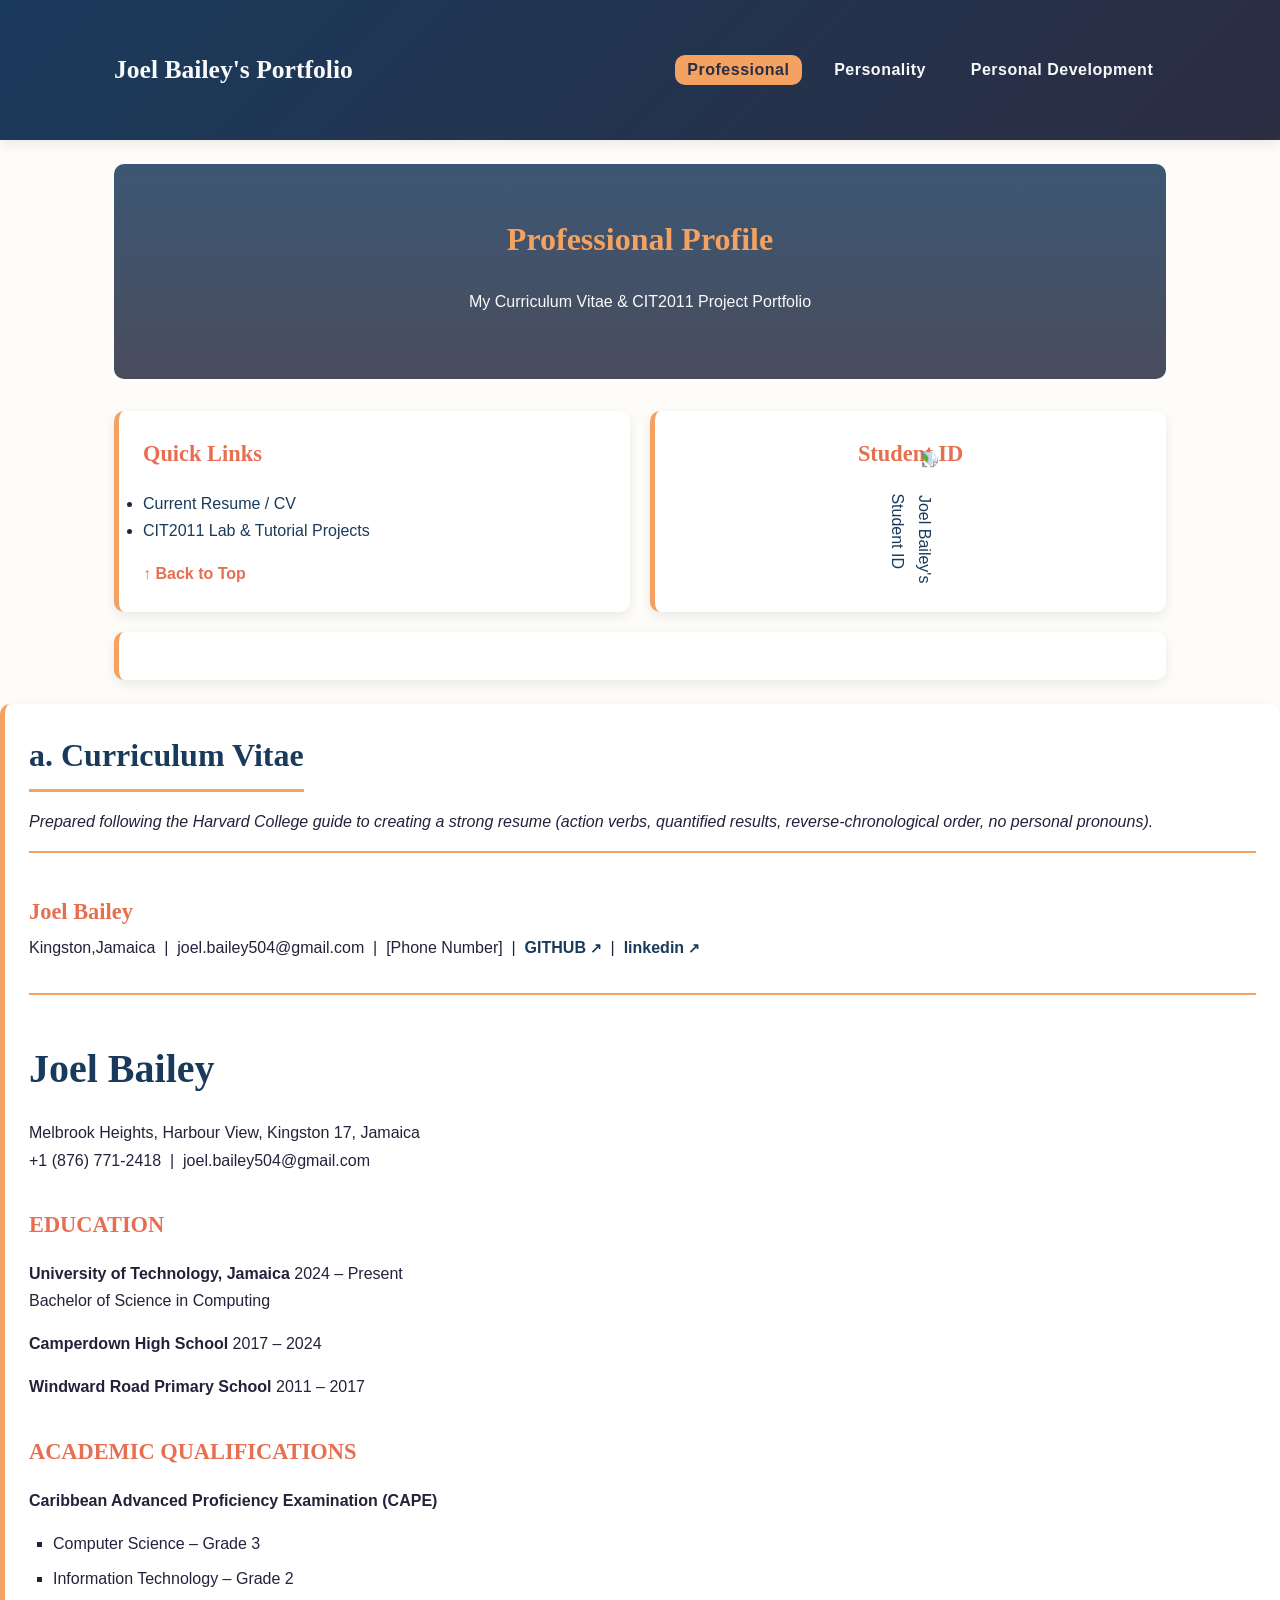
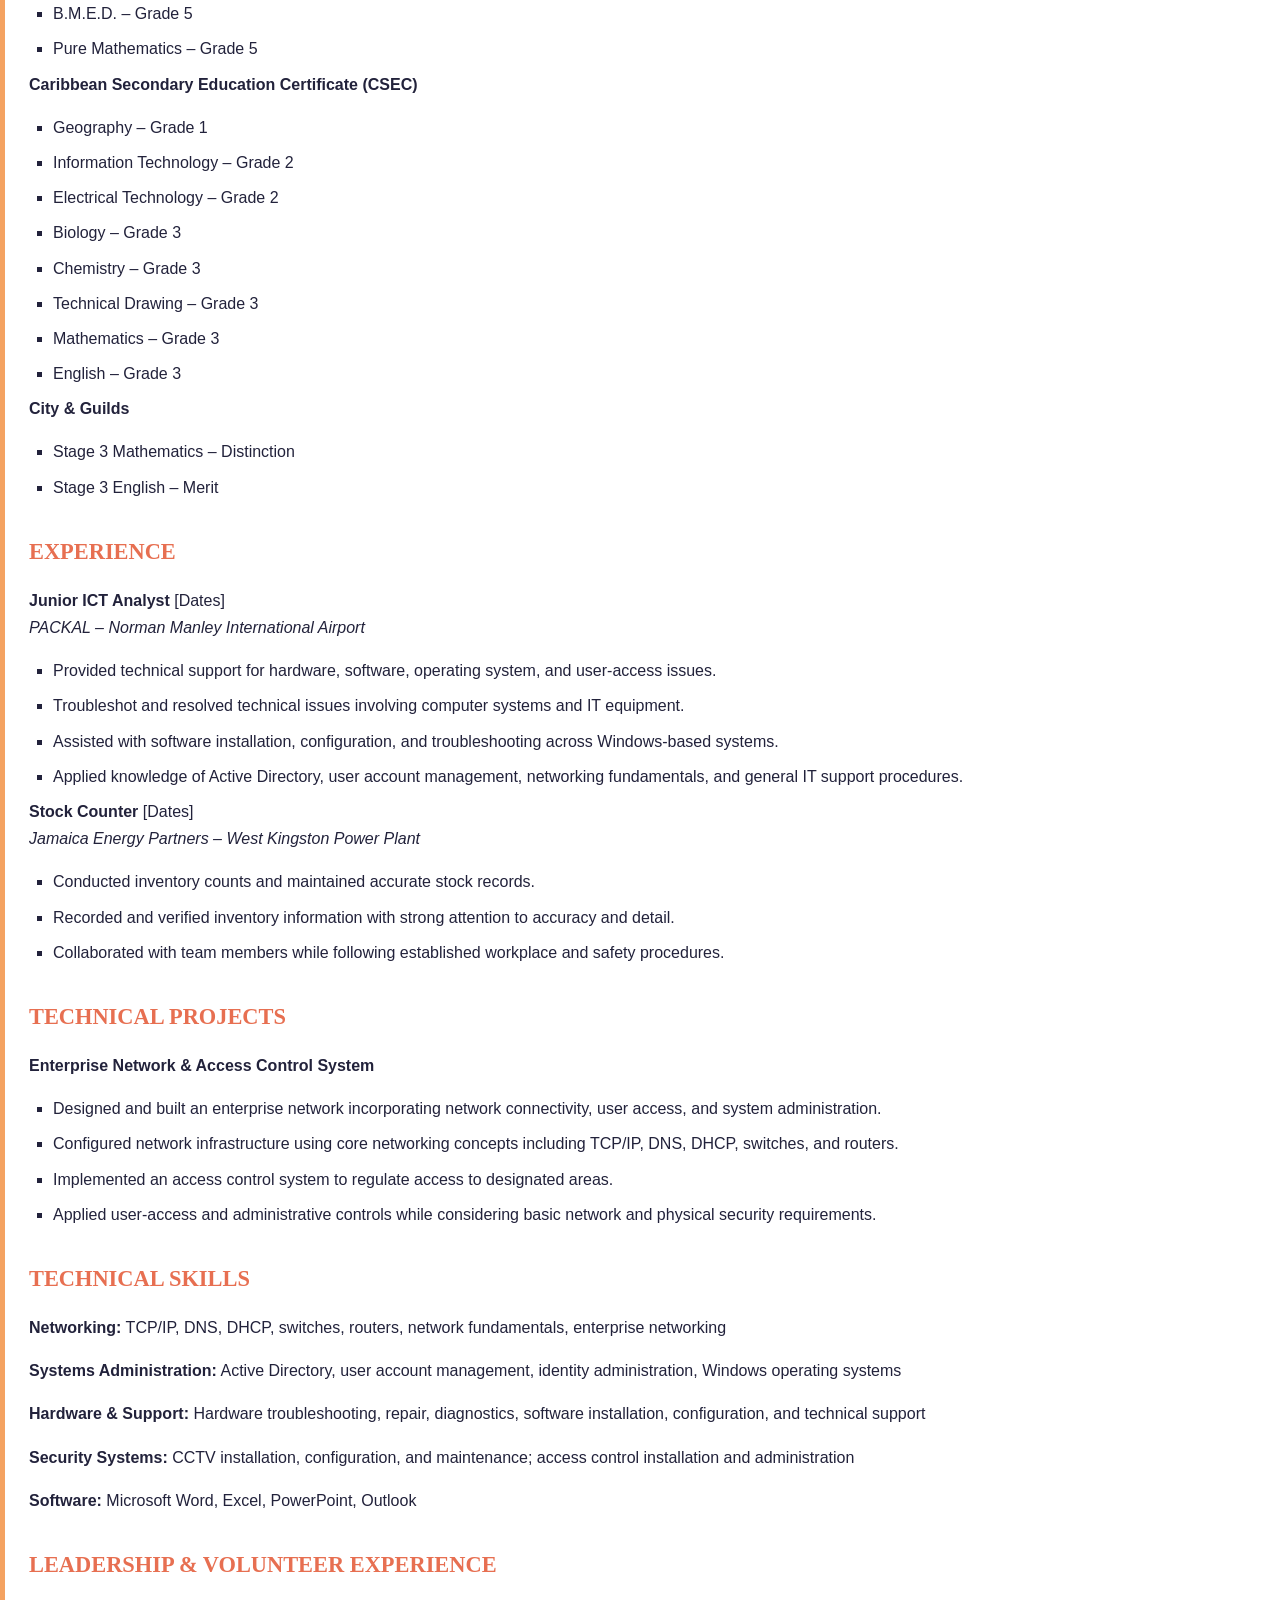
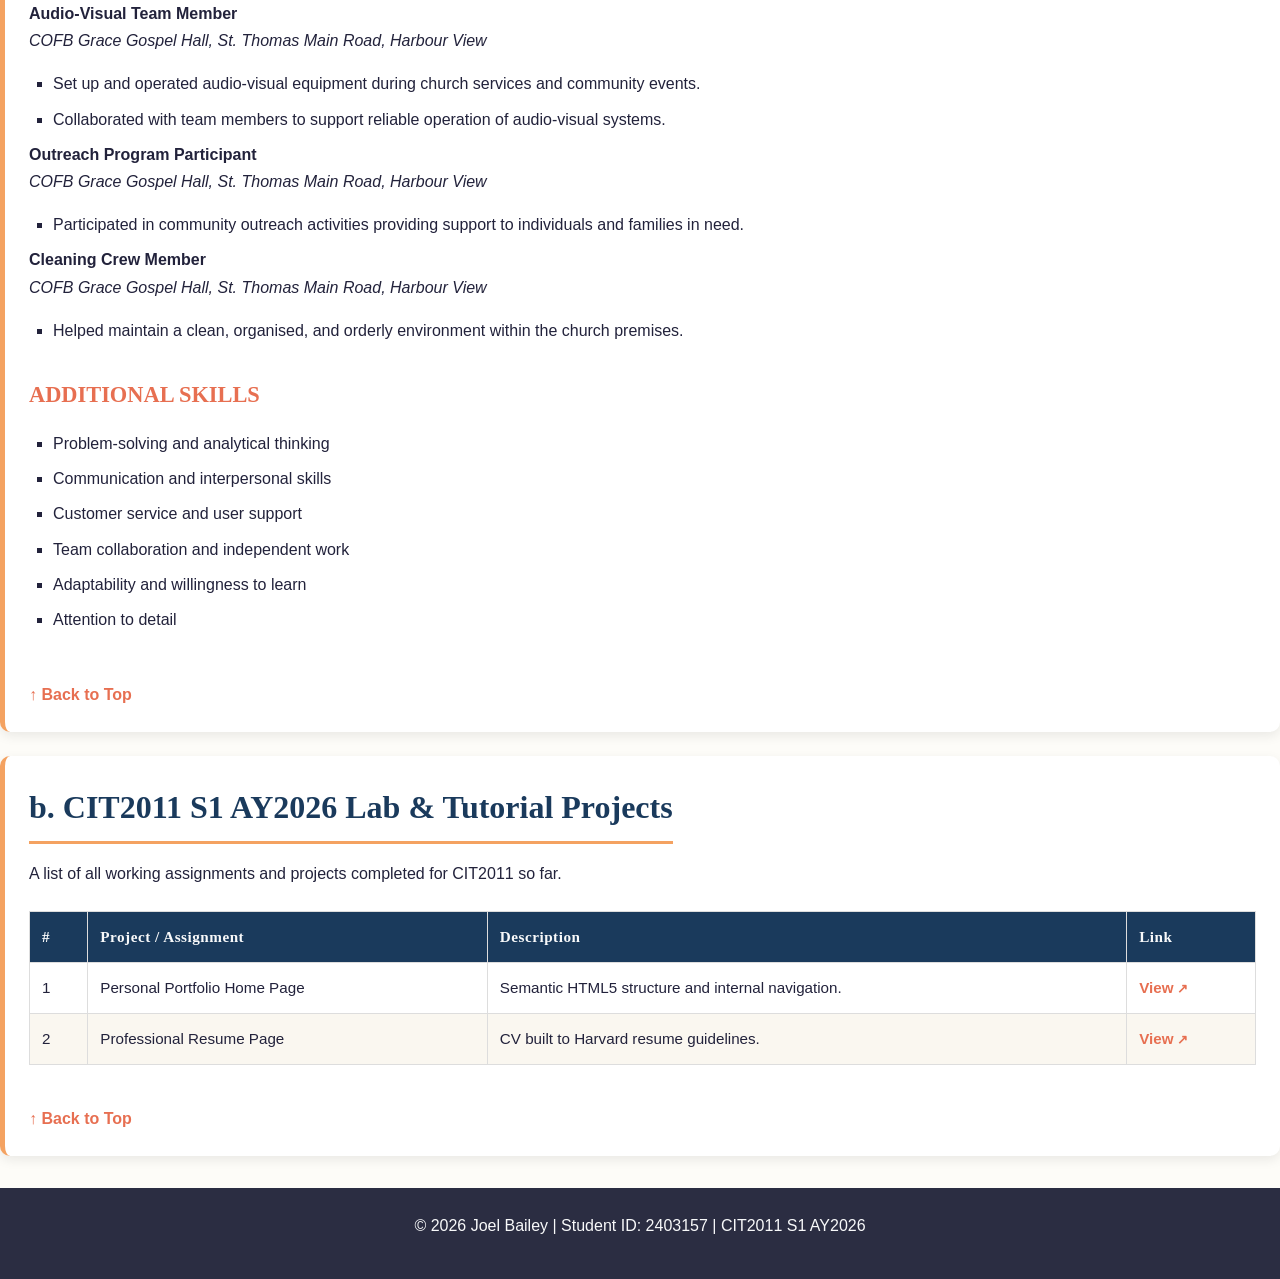
==== code/index.html @ fd508bfc "Update index.html" ====
<!DOCTYPE html>
<html lang="en">
<head>
    <meta charset="UTF-8">
    <meta name="viewport" content="width=device-width, initial-scale=1.0">
    <title>Professional | Joel Bailey's Portfolio</title>
    <link rel="stylesheet" href="../style.css">
</head>
<body>

    <header class="main-header">
        <div class="container brand">
            <h1>Joel Bailey's Portfolio</h1>
            <nav id="main-nav">
                <ul>
                    
                    <li><a href="index.html" class="active">Professional</a></li>
                    <li><a href="personality.html">Personality</a></li>
                    <li><a href="development.html">Personal Development</a></li>
                </ul>
            </nav>
        </div>
    </header>
<main class="container">
<!-- Page Hero -->
<section class="hero" id="top">
    <h2>Professional Profile</h2>
    <p>My Curriculum Vitae &amp; CIT2011 Project Portfolio</p>
</section>

<!-- Quick Links + Student ID Grid -->
<div class="top-grid">

    <!-- Quick Links -->
    <section class="card">
        <h3>Quick Links</h3>

        <ul>
            <li>
                <a href="#resume">
                   Current Resume / CV 
                </a>
            </li>

            <li>
                <a href="#projects">
                    CIT2011 Lab &amp; Tutorial Projects
                </a>
            </li>
        </ul>

        <a href="#top" class="bookmark-top">
            ↑ Back to Top
        </a>

        
    </section>
     <!-- Student ID -->

     
    <section class="card profile-pic">
      <h3>Student ID</h3> 

        <a href="mailto:joelbailey504@gmail.com">
            <img
                src="HPSCANS/scan.jpg"
                alt="Joel Bailey's Student ID"
            >
        </a>
    
    </section>

   

</div>

<!-- ============================================
     PART A2 - RESUME / CV
     ============================================ -->

<section class="card" id="resume">
    <!-- resume content goes here -->
</section>

</main><!-- ============================================
             PART A2  RESUME / CV
             ============================================ -->
        <section class="card" id="resume">
            <h2>a. Curriculum Vitae  </h2>
            <p><em>Prepared following the Harvard College guide to creating a strong resume 
            (action verbs, quantified results, reverse-chronological order, no personal 
            pronouns).</em></p>

            <hr>

            <!-- Resume Header -->
            <div class="resume-header">
                <h3 style="margin-bottom: 0.2rem;">Joel Bailey</h3>
                <p style="margin: 0;">
                   Kingston,Jamaica &nbsp;|&nbsp; joel.bailey504@gmail.com &nbsp;|&nbsp; 
                    [Phone Number] &nbsp;|&nbsp; 
                    <a href="https://github.com/joelBailey-utech/" target="_blank">GITHUB</a> &nbsp;|&nbsp; 
                    <a href="https://linkedin.com/in/yourusername" target="_blank">linkedin</a>
                </p>
            </div>

            <hr>

            <!-- Objective --><!-- Professional Summary -->
<!-- Resume Header -->
<header class="resume-header">
    <h1>Joel Bailey</h1>
    <p>
        Melbrook Heights, Harbour View, Kingston 17, Jamaica<br>
        +1 (876) 771-2418 &nbsp;|&nbsp; joel.bailey504@gmail.com
    </p>
</header>

<!-- Education -->
<div class="resume-section">
    <h3>EDUCATION</h3>

    <p>
        <strong>University of Technology, Jamaica</strong>
        <span class="resume-date">2024 – Present</span><br>
        Bachelor of Science in Computing
    </p>

    <p>
        <strong>Camperdown High School</strong>
        <span class="resume-date">2017 – 2024</span>
    </p>

    <p>
        <strong>Windward Road Primary School</strong>
        <span class="resume-date">2011 – 2017</span>
    </p>
</div>

<!-- Academic Qualifications -->
<div class="resume-section">
    <h3>ACADEMIC QUALIFICATIONS</h3>

    <p>
        <strong>Caribbean Advanced Proficiency Examination (CAPE)</strong>
    </p>
    <ul>
        <li>Computer Science – Grade 3</li>
        <li>Information Technology – Grade 2</li>
        <li>B.M.E.D. – Grade 5</li>
        <li>Pure Mathematics – Grade 5</li>
    </ul>

    <p>
        <strong>Caribbean Secondary Education Certificate (CSEC)</strong>
    </p>
    <ul>
        <li>Geography – Grade 1</li>
        <li>Information Technology – Grade 2</li>
        <li>Electrical Technology – Grade 2</li>
        <li>Biology – Grade 3</li>
        <li>Chemistry – Grade 3</li>
        <li>Technical Drawing – Grade 3</li>
        <li>Mathematics – Grade 3</li>
        <li>English – Grade 3</li>
    </ul>

    <p>
        <strong>City &amp; Guilds</strong>
    </p>
    <ul>
        <li>Stage 3 Mathematics – Distinction</li>
        <li>Stage 3 English – Merit</li>
    </ul>
</div>

<!-- Experience -->
<div class="resume-section">
    <h3>EXPERIENCE</h3>

    <p>
        <strong>Junior ICT Analyst</strong>
        <span class="resume-date">[Dates]</span><br>
        <em>PACKAL – Norman Manley International Airport</em>
    </p>
    <ul>
        <li>Provided technical support for hardware, software, operating system,
        and user-access issues.</li>
        <li>Troubleshot and resolved technical issues involving computer systems
        and IT equipment.</li>
        <li>Assisted with software installation, configuration, and troubleshooting
        across Windows-based systems.</li>
        <li>Applied knowledge of Active Directory, user account management,
        networking fundamentals, and general IT support procedures.</li>
    </ul>

    <p>
        <strong>Stock Counter</strong>
        <span class="resume-date">[Dates]</span><br>
        <em>Jamaica Energy Partners – West Kingston Power Plant</em>
    </p>
    <ul>
        <li>Conducted inventory counts and maintained accurate stock records.</li>
        <li>Recorded and verified inventory information with strong attention
        to accuracy and detail.</li>
        <li>Collaborated with team members while following established
        workplace and safety procedures.</li>
    </ul>
</div>

<!-- Technical Projects -->
<div class="resume-section">
    <h3>TECHNICAL PROJECTS</h3>

    <p>
        <strong>Enterprise Network &amp; Access Control System</strong>
    </p>
    <ul>
        <li>Designed and built an enterprise network incorporating network
        connectivity, user access, and system administration.</li>
        <li>Configured network infrastructure using core networking concepts
        including TCP/IP, DNS, DHCP, switches, and routers.</li>
        <li>Implemented an access control system to regulate access to
        designated areas.</li>
        <li>Applied user-access and administrative controls while considering
        basic network and physical security requirements.</li>
    </ul>
</div>

<!-- Technical Skills -->
<div class="resume-section">
    <h3>TECHNICAL SKILLS</h3>

    <p>
        <strong>Networking:</strong> TCP/IP, DNS, DHCP, switches, routers,
        network fundamentals, enterprise networking
    </p>

    <p>
        <strong>Systems Administration:</strong> Active Directory, user account
        management, identity administration, Windows operating systems
    </p>

    <p>
        <strong>Hardware &amp; Support:</strong> Hardware troubleshooting,
        repair, diagnostics, software installation, configuration, and
        technical support
    </p>

    <p>
        <strong>Security Systems:</strong> CCTV installation, configuration,
        and maintenance; access control installation and administration
    </p>

    <p>
        <strong>Software:</strong> Microsoft Word, Excel, PowerPoint, Outlook
    </p>
</div>

<!-- Leadership & Volunteer Experience -->
<div class="resume-section">
    <h3>LEADERSHIP &amp; VOLUNTEER EXPERIENCE</h3>

    <p>
        <strong>Audio-Visual Team Member</strong><br>
        <em>COFB Grace Gospel Hall, St. Thomas Main Road, Harbour View</em>
    </p>
    <ul>
        <li>Set up and operated audio-visual equipment during church services
        and community events.</li>
        <li>Collaborated with team members to support reliable operation of
        audio-visual systems.</li>
    </ul>

    <p>
        <strong>Outreach Program Participant</strong><br>
        <em>COFB Grace Gospel Hall, St. Thomas Main Road, Harbour View</em>
    </p>
    <ul>
        <li>Participated in community outreach activities providing support
        to individuals and families in need.</li>
    </ul>

    <p>
        <strong>Cleaning Crew Member</strong><br>
        <em>COFB Grace Gospel Hall, St. Thomas Main Road, Harbour View</em>
    </p>
    <ul>
        <li>Helped maintain a clean, organised, and orderly environment
        within the church premises.</li>
    </ul>
</div>

<!-- Professional Skills -->
<div class="resume-section">
    <h3>ADDITIONAL SKILLS</h3>
    <ul>
        <li>Problem-solving and analytical thinking</li>
        <li>Communication and interpersonal skills</li>
        <li>Customer service and user support</li>
        <li>Team collaboration and independent work</li>
        <li>Adaptability and willingness to learn</li>
        <li>Attention to detail</li>
    </ul>
</div>
            <a href="#top" class="bookmark-top">↑ Back to Top</a>
        </section>

        <!-- ============================================
             PART B  CIT2011 PROJECTS
             ============================================ -->
        <section class="card" id="projects">
            <h2>b. CIT2011 S1 AY2026  Lab &amp; Tutorial Projects</h2>
            <p>A list of all working assignments and projects completed for 
            CIT2011 so far. 

            <table class="project-table">
                <thead>
                    <tr>
                        <th>#</th>
                        <th>Project / Assignment</th>
                        <th>Description</th>
                        <th>Link</th>
                    </tr>
                </thead>
                <tbody>
                    <tr>
                        <td>1</td>
                        <td>Personal Portfolio  Home Page</td>
                        <td>Semantic HTML5 structure and internal navigation.</td>
                        <td><a href="index.html" target="_blank">View</a></td>
                    </tr>
                    <tr>
                        <td>2</td>
                        <td>Professional Resume Page</td>
                        <td>CV built to Harvard resume guidelines.</td>
                        <td><a href="professional.html" target="_blank">View</a></td>
                    </tr>
                    
                </tbody>
            </table>

            
            
            <a href="#top" class="bookmark-top">↑ Back to Top</a>
        </section>

    </main>

    <footer class="main-footer">
        <p>&copy; 2026 Joel Bailey | Student ID: 2403157 | CIT2011 S1 AY2026</p>
    </footer>

</body>
</html>
---- style.css ----
/* ============================================
   ROOT VARIABLES - Consistent Colour Scheme
   ============================================ */
:root {
    --primary-color: #1a3a5c;      /* Deep Navy Blue */
    --secondary-color: #f4a261;    /* Warm Sand */
    --accent-color: #e76f51;       /* Coral */
    --bg-light: #fdfcf8;           /* Off White */
    --bg-dark: #2b2d42;            /* Charcoal */
    --text-dark: #22223b;
    --text-light: #f8f9fa;
    --font-heading: 'Georgia', 'Times New Roman', serif;
    --font-body: 'Segoe UI', 'Helvetica Neue', Arial, sans-serif;
    --font-weight-root: 400;
    --shadow: 0 4px 12px rgba(0, 0, 0, 0.08);
    --radius: 10px;
    --transition: all 0.3s ease;
}

/* ============================================
   UNIVERSAL / RESET SELECTOR
   ============================================ */
* {
    margin: 0;
    padding: 0;
    box-sizing: border-box;
}

/* ============================================
   ELEMENT SELECTORS
   ============================================ */
body {
    font-family: var(--font-body);
    font-weight: var(--font-weight-root);
    background-color: var(--bg-light);
    color: var(--text-dark);
    line-height: 1.7;
    font-size: 16px;
}

h1, h2, h3, h4 {
    font-family: var(--font-heading);
    color: var(--primary-color);
    margin-bottom: 1rem;
}

h1 { font-size: 2.5rem; }
h2 { font-size: 2rem; border-bottom: 3px solid var(--secondary-color); 
     padding-bottom: 0.4rem; display: inline-block; }
h3 { font-size: 1.4rem; color: var(--accent-color); }

p { margin-bottom: 1rem; }

a {
    color: var(--primary-color);
    text-decoration: none;
    transition: var(--transition);
}

a:hover {
    color: var(--accent-color);
    text-decoration: underline;
}

img {
    max-width: 100%;
    height: auto;
    display: block;
}

/* ============================================
   CLASS SELECTORS
   ============================================ */
.container {
    max-width: 1100px;
    margin: 0 auto;
    padding: 1.5rem;
}

.main-header {
    background: linear-gradient(135deg, var(--primary-color), var(--bg-dark));
    color: var(--text-light);
    padding: 1.5rem 0;
    box-shadow: var(--shadow);
    position: sticky;
    top: 0;
    z-index: 100;
}

.brand {
    display: flex;
    justify-content: space-between;
    align-items: center;
    flex-wrap: wrap;
    gap: 1rem;
}

.brand h1 {
    color: var(--text-light);
    font-size: 1.6rem;
    margin: 0;
}

/* ============================================
   ID SELECTOR
   ============================================ */
#main-nav ul {
    list-style: none;
    display: flex;
    gap: 1.2rem;
    flex-wrap: wrap;
}

#main-nav a {
    color: var(--text-light);
    font-weight: 600;
    padding: 0.4rem 0.8rem;
    border-radius: var(--radius);
}

#main-nav a:hover,
#main-nav a.active {
    background-color: var(--secondary-color);
    color: var(--bg-dark);
    text-decoration: none;
}

/* ============================================
   ATTRIBUTE SELECTOR
   ============================================ */
a[target="_blank"]::after {
    content: " ↗";
    font-size: 0.85em;
}

input[type="email"] {
    padding: 0.6rem;
    border: 2px solid var(--primary-color);
    border-radius: var(--radius);
    width: 100%;
}

/* ============================================
   PSEUDO-CLASS SELECTOR
   ============================================ */
.hero {
    background: linear-gradient(rgba(26, 58, 92, 0.85), rgba(43, 45, 66, 0.85));
    color: var(--text-light);
    text-align: center;
    padding: 3rem 1.5rem;
    border-radius: var(--radius);
    margin-bottom: 2rem;
}

.hero h2 {
    color: var(--secondary-color);
    border: none;
}

.hero p { color: var(--text-light); }

.student-id {
    display: block;
    margin: 1.5rem auto;
    width: 180px;
    border-radius: 50%;
    border: 5px solid var(--secondary-color);
    transition: var(--transition);
    cursor: pointer;
}

.student-id:hover {
    transform: scale(1.05);
    border-color: var(--accent-color);
}

.card {
    background: #fff;
    padding: 1.5rem;
    border-radius: var(--radius);
    box-shadow: var(--shadow);
    margin-bottom: 1.5rem;
    border-left: 5px solid var(--secondary-color);
}

.card:first-child { margin-top: 0; }
.card:last-child { margin-bottom: 0; }

.grid-2 {
    display: grid;
    grid-template-columns: 1fr 1fr;
    gap: 1.5rem;
}

.resume-section {
    margin-bottom: 2rem;
}

.resume-section ul {
    list-style: square;
    padding-left: 1.5rem;
}

.resume-section li { margin-bottom: 0.5rem; }

.quote-block {
    background: var(--primary-color);
    color: var(--text-light);
    padding: 2rem;
    border-radius: var(--radius);
    font-style: italic;
    font-size: 1.15rem;
    border-left: 8px solid var(--secondary-color);
}

.quote-block footer {
    margin-top: 1rem;
    font-style: normal;
    font-weight: bold;
    color: var(--secondary-color);
}

.tag {
    display: inline-block;
    background: var(--secondary-color);
    color: var(--bg-dark);
    padding: 0.25rem 0.75rem;
    border-radius: 20px;
    font-size: 0.85rem;
    font-weight: 600;
    margin: 0.2rem;
}

.trait-card {
    background: var(--bg-light);
    border: 2px dashed var(--secondary-color);
    padding: 1.25rem;
    border-radius: var(--radius);
}

.trait-card h3 { margin-top: 0; }

.bookmark-top {
    display: inline-block;
    margin-top: 1rem;
    font-weight: bold;
    color: var(--accent-color);
}

/* ============================================
   DESCENDANT SELECTOR
   ============================================ */
.main-header nav ul li a {
    letter-spacing: 0.5px;
}

/* ============================================
   FOOTER
   ============================================ */
.main-footer {
    background: var(--bg-dark);
    color: var(--text-light);
    text-align: center;
    padding: 1.5rem;
    margin-top: 2rem;
}

.main-footer a { color: var(--secondary-color); }

/* ============================================
   RESPONSIVE - MOBILE (min 600px layout)
   ============================================ */
@media (max-width: 768px) {
    h1 { font-size: 1.9rem; }
    h2 { font-size: 1.5rem; }

    .brand {
        flex-direction: column;
        text-align: center;
    }

    #main-nav ul {
        justify-content: center;
        gap: 0.6rem;
    }

    .grid-2 { grid-template-columns: 1fr; }

    .hero { padding: 2rem 1rem; }

    .student-id { width: 140px; }
}
/* Marker colour for ordered lists inside cards */
.card ol li::marker {
    color: var(--accent-color);
    font-weight: bold;
}

/* Quote block spacing */
.quote-block {
    margin: 1.5rem 0;
}

/* References section styling */
.card h3 + ol {
    padding-left: 1.5rem;
    font-size: 0.95rem;
    line-height: 1.6;
}/* ============================================
   RESUME & PROJECT TABLE STYLES
   ============================================ */
.resume-header {
    padding: 1rem 0;
}

.resume-header a {
    font-weight: 600;
}

hr {
    border: none;
    border-top: 2px solid var(--secondary-color);
    margin: 1rem 0 1.5rem;
}

/* Project table */
.project-table {
    width: 100%;
    border-collapse: collapse;
    margin: 1.5rem 0;
    font-size: 0.95rem;
}

.project-table th,
.project-table td {
    border: 1px solid #ddd;
    padding: 0.75rem;
    text-align: left;
    vertical-align: top;
}

.project-table th {
    background-color: var(--primary-color);
    color: var(--text-light);
    font-family: var(--font-heading);
    letter-spacing: 0.5px;
}

.project-table tr:nth-child(even) {
    background-color: #faf7f0;
}

.project-table tr:hover {
    background-color: #fff3e0;
}

.project-table a {
    font-weight: 600;
    color: var(--accent-color);
}

/* Responsive table — horizontal scroll on small screens */
@media (max-width: 768px) {
    .project-table {
        display: block;
        overflow-x: auto;
        white-space: nowrap;
    }
}
/* Quick Links + Student ID */
.top-grid {
display: grid;
grid-template-columns: 1fr 1fr;
gap: 20px;
margin-bottom: 20px;
}

/* Keep cards aligned */
.top-grid .card {
margin-bottom: 0;
}

/* Student ID */
.profile-pic {
text-align: center;
}

.profile-pic img {
    width: 160px;
    height: auto;
    display: block;
    margin: 30px auto;
    border-radius: 10px;
    transform: rotate(90deg);
}


/* Mobile */
@media screen and (max-width: 768px) {
.top-grid {
grid-template-columns: 1fr;
}
}
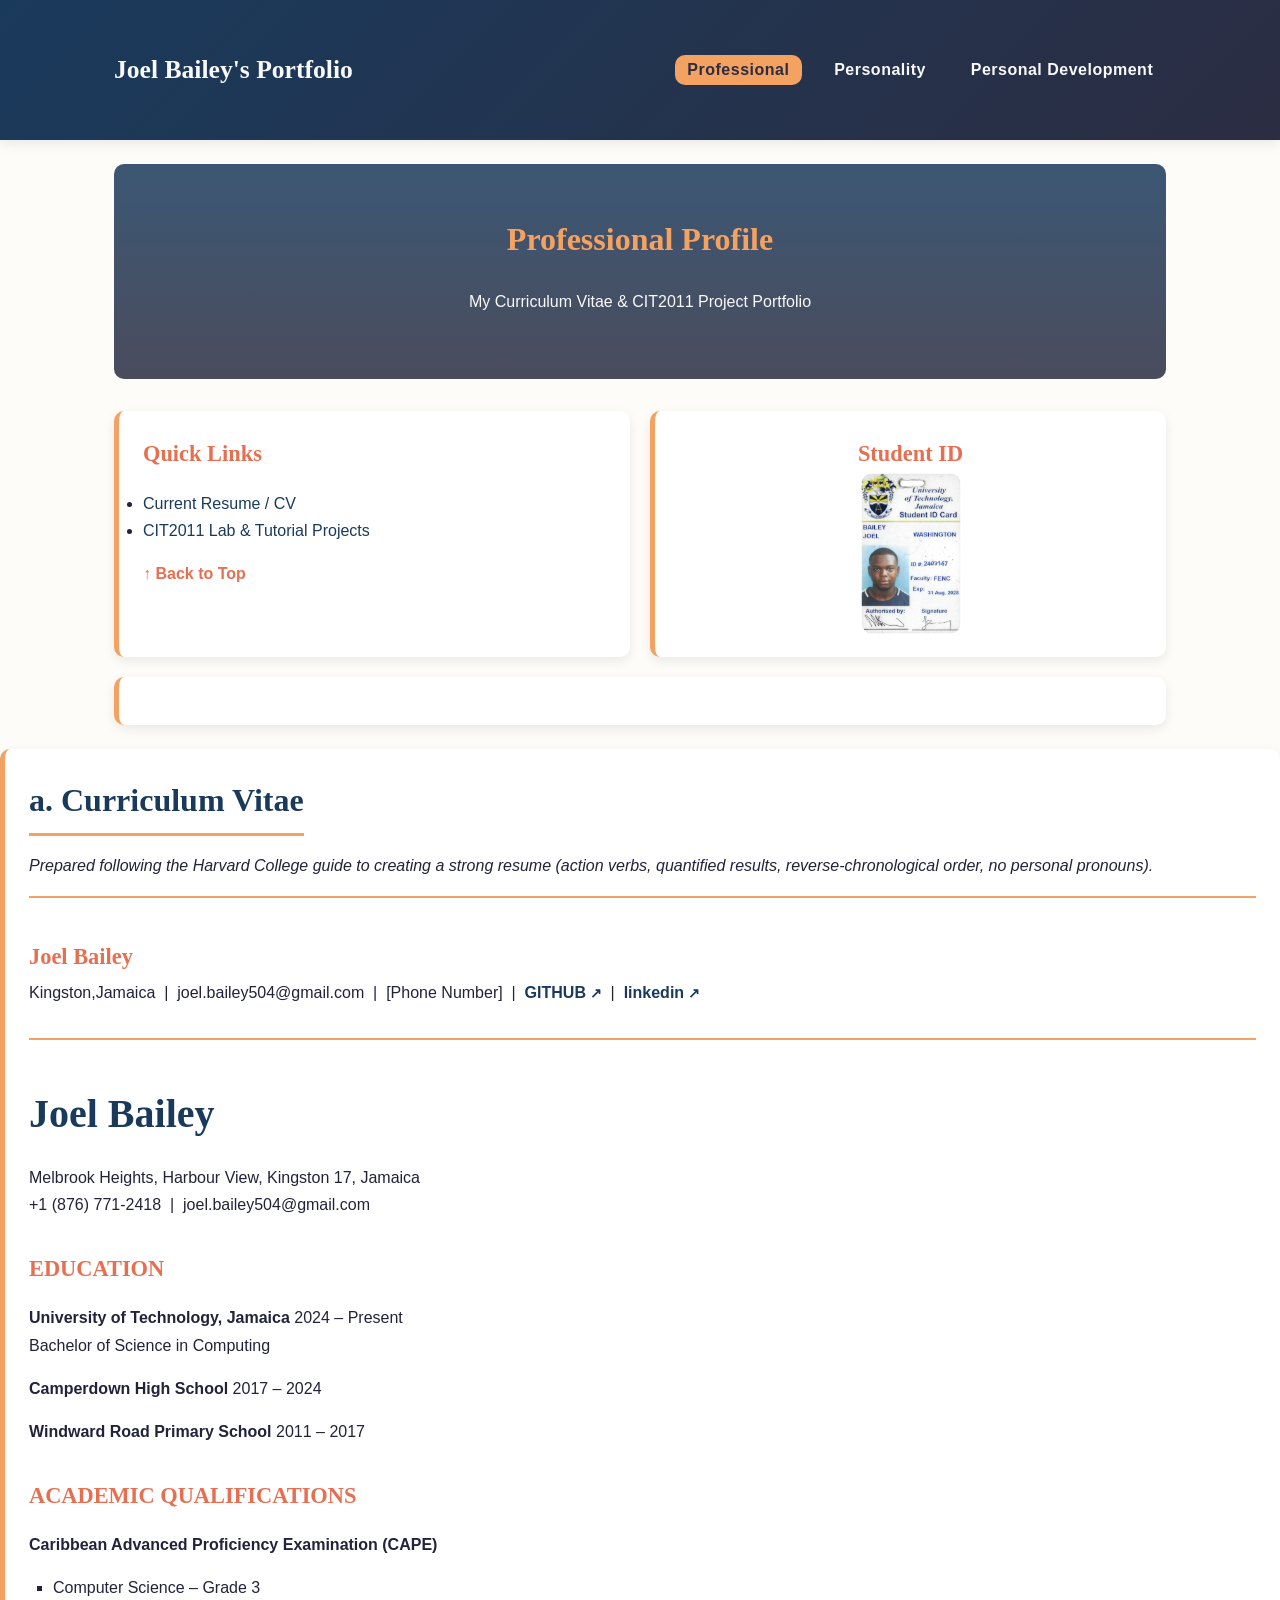
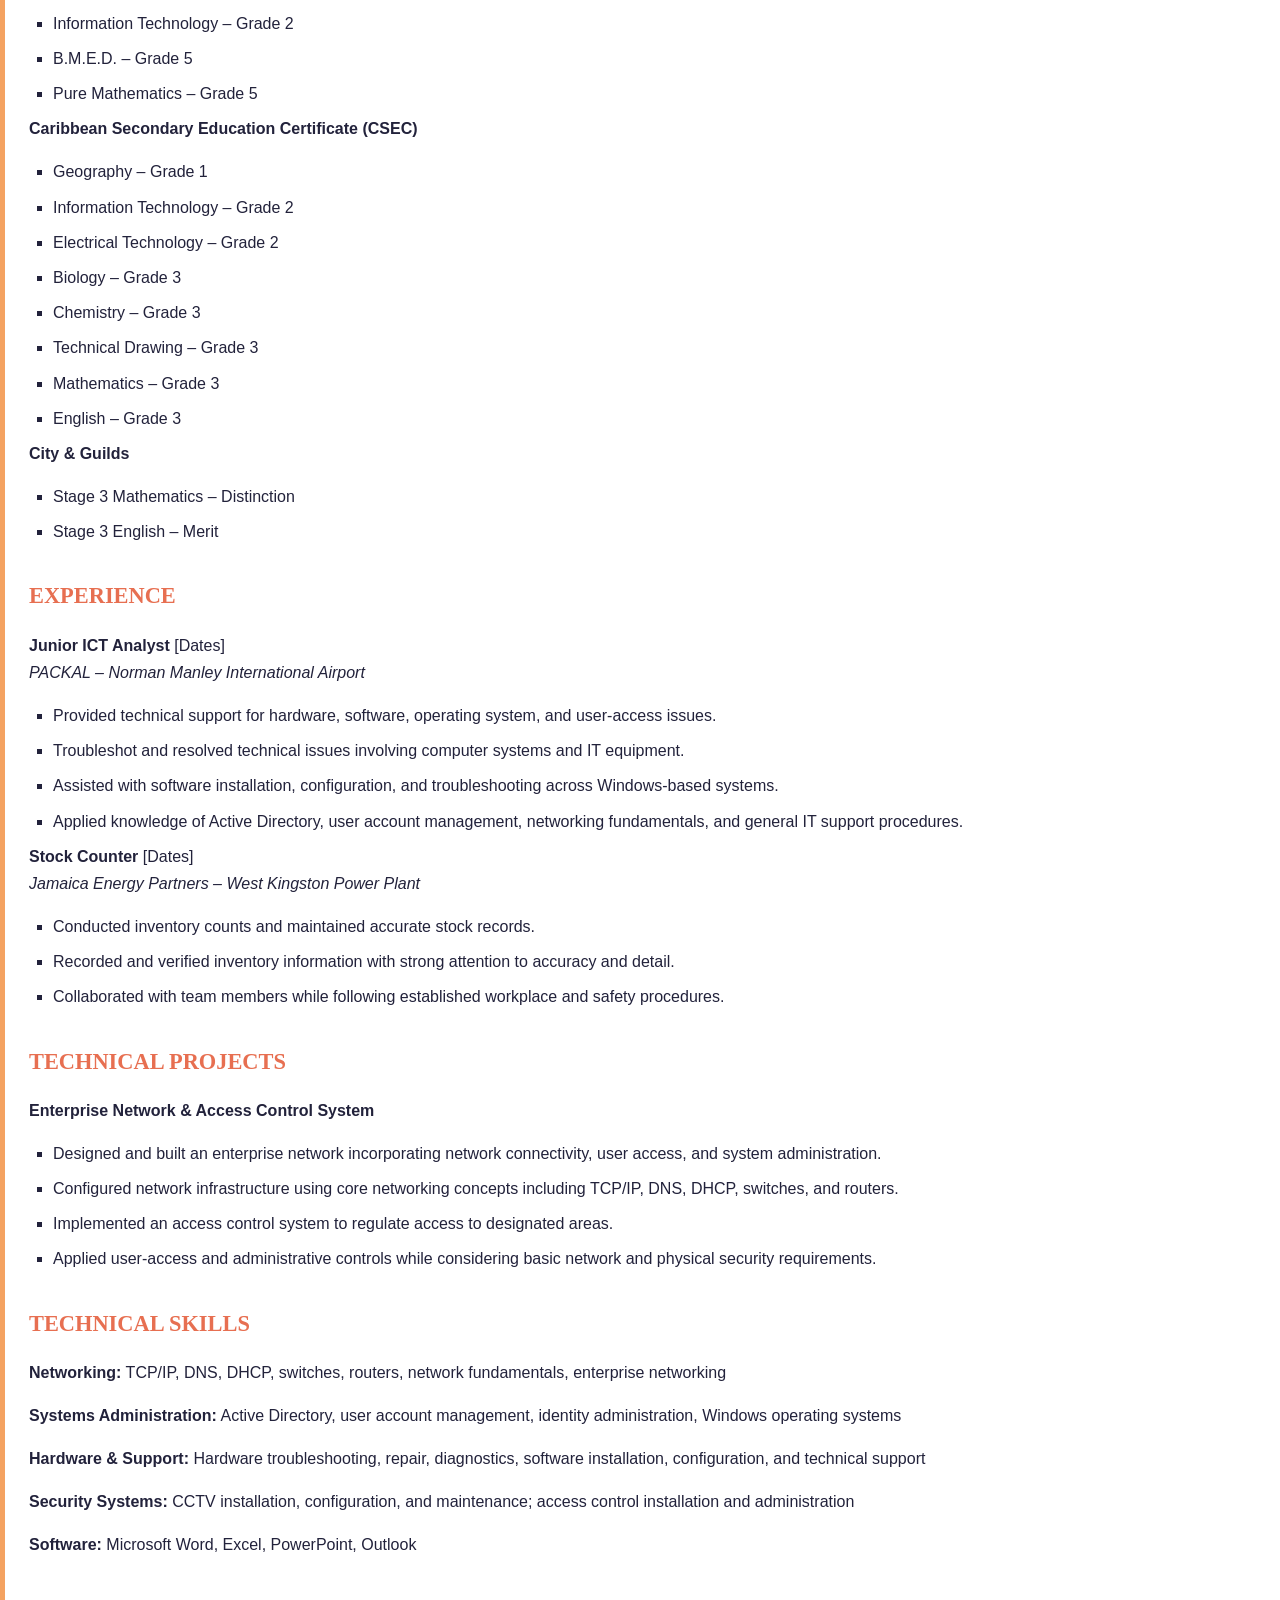
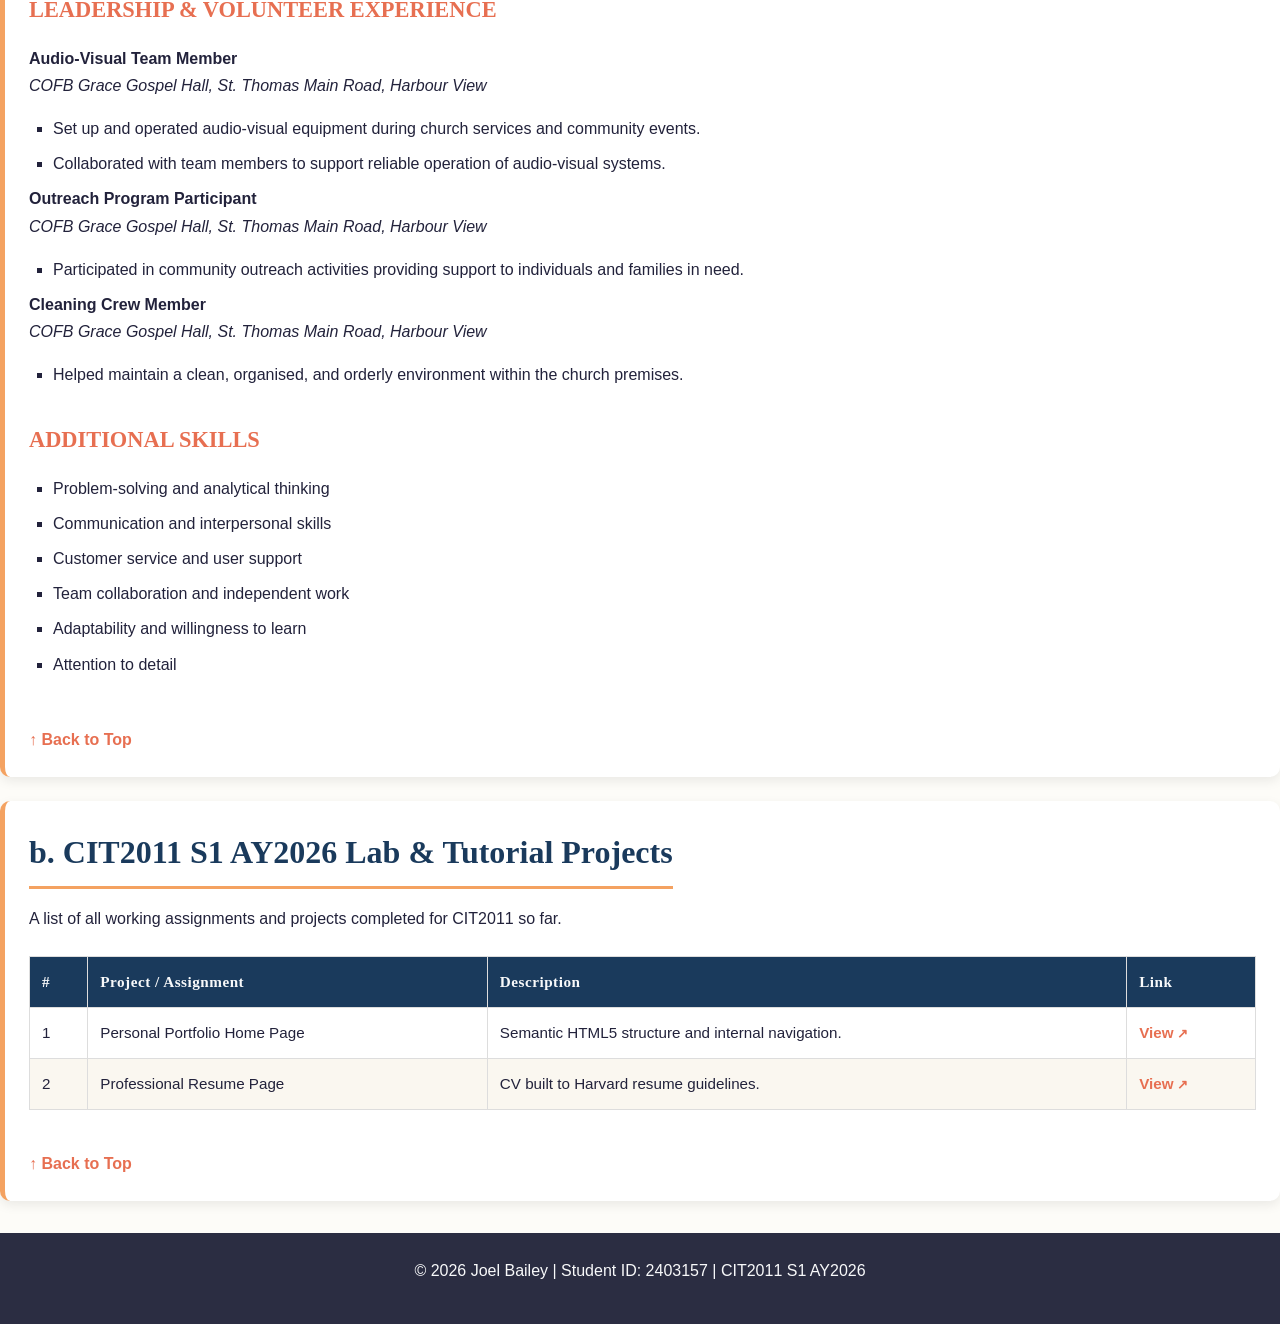
==== commit 89a72217: "Update index.html" ====
--- a/code/index.html
+++ b/code/index.html
@@ -63,7 +63,7 @@
 
         <a href="mailto:joelbailey504@gmail.com">
             <img
-                src="HPSCANS/scan.jpg"
+                src="../assets/scan.jpg"
                 alt="Joel Bailey's Student ID"
             >
         </a>
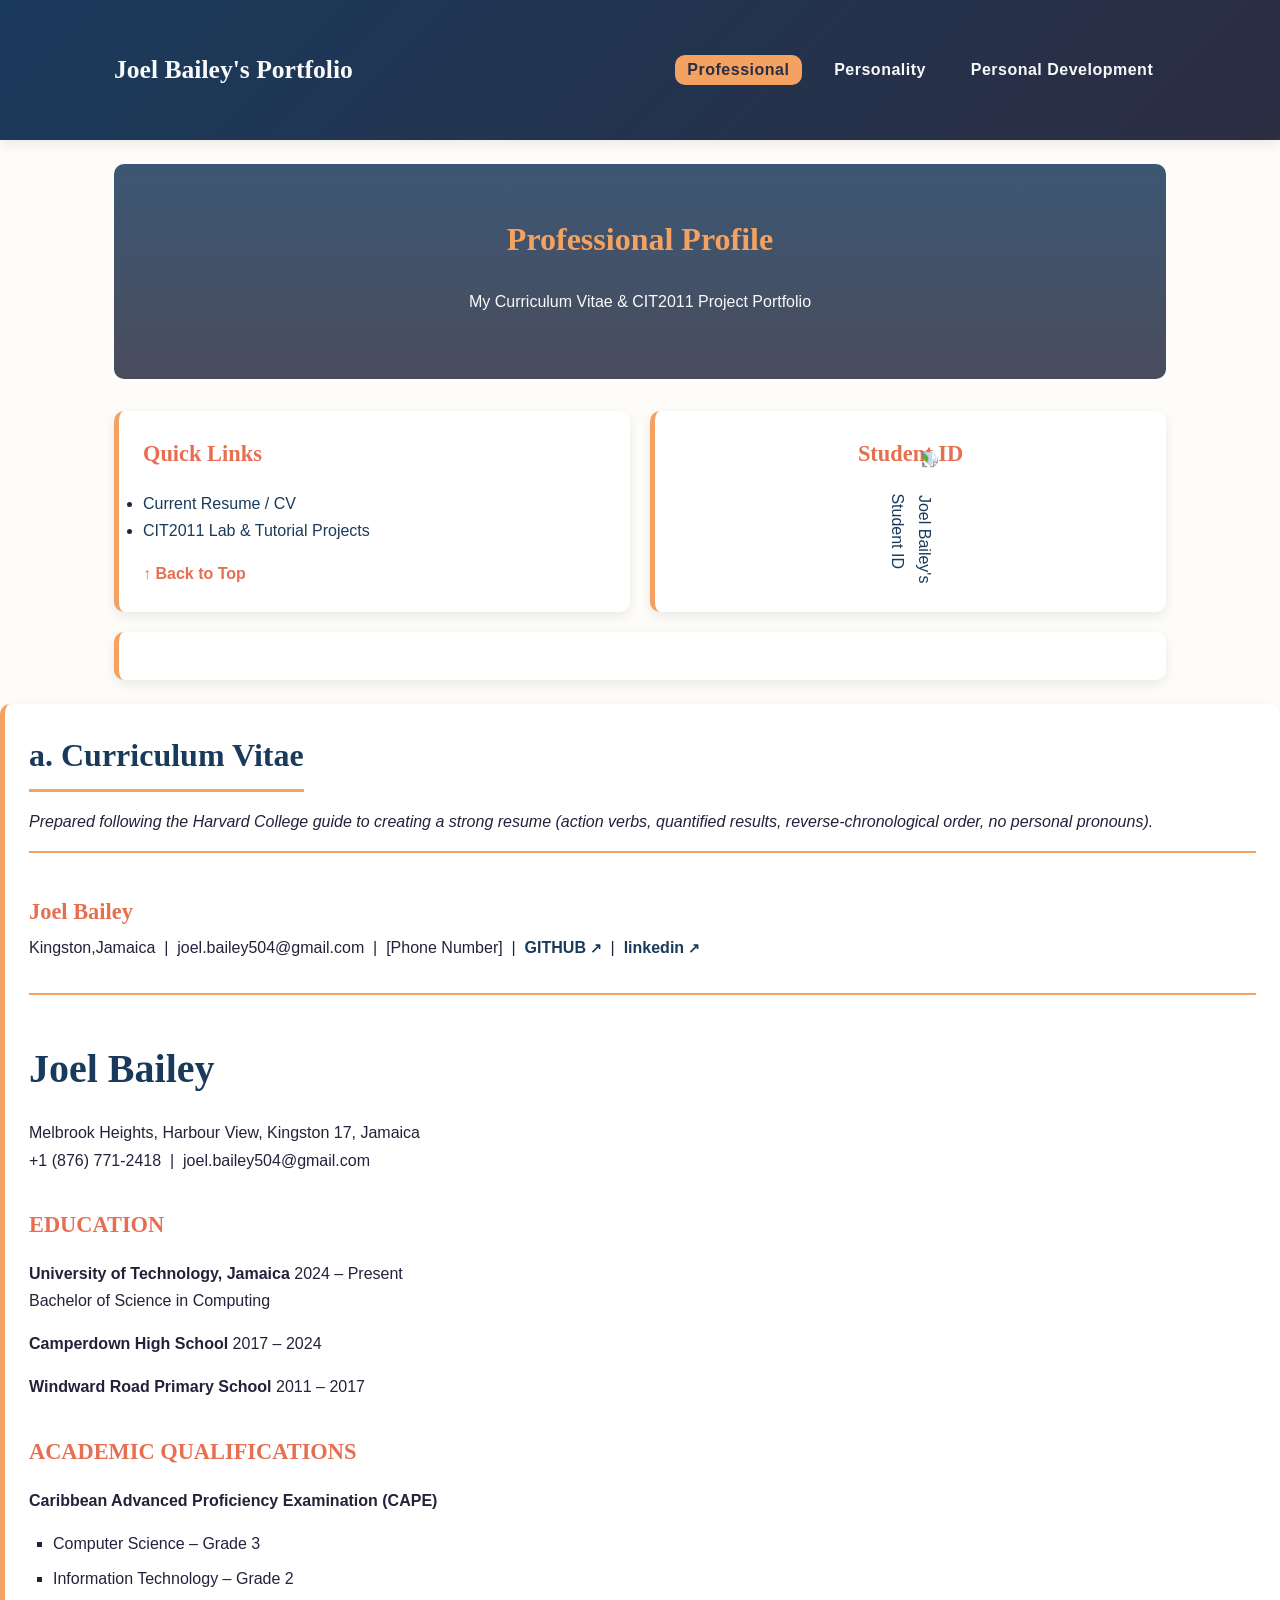
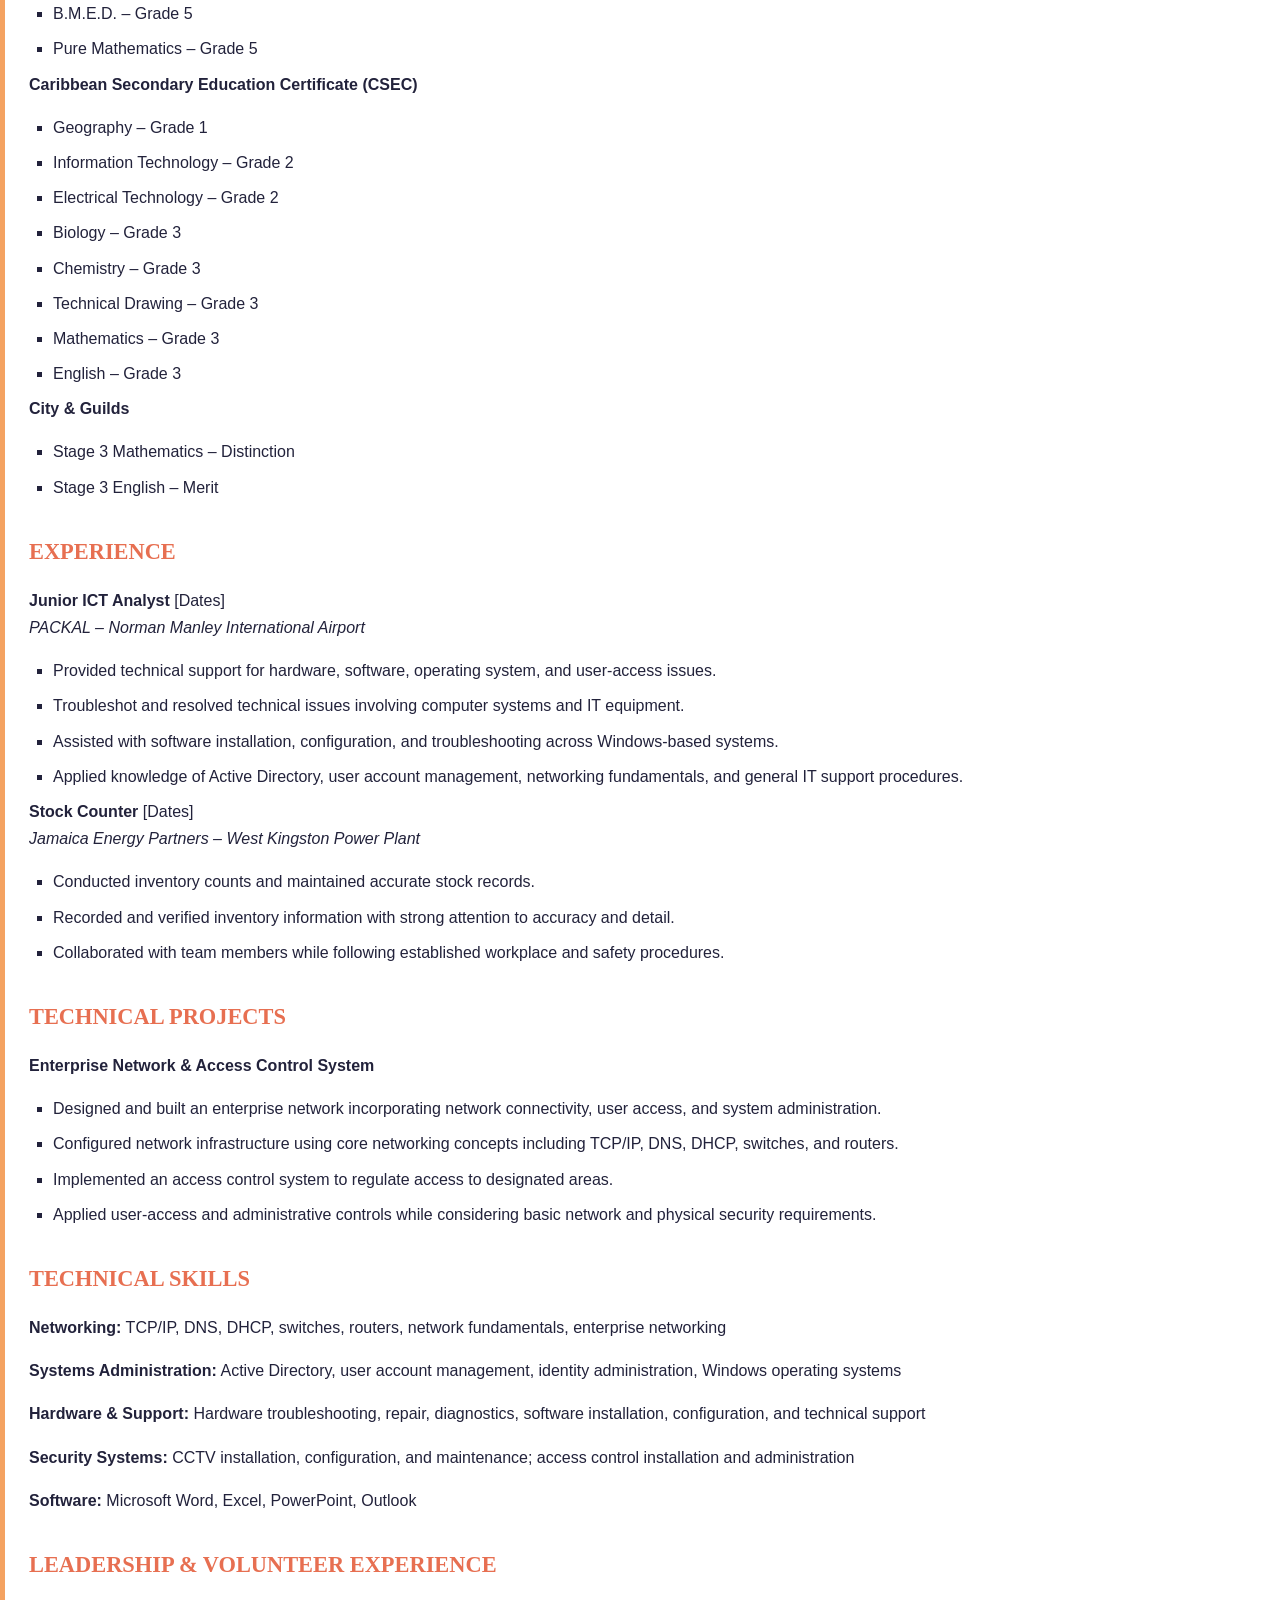
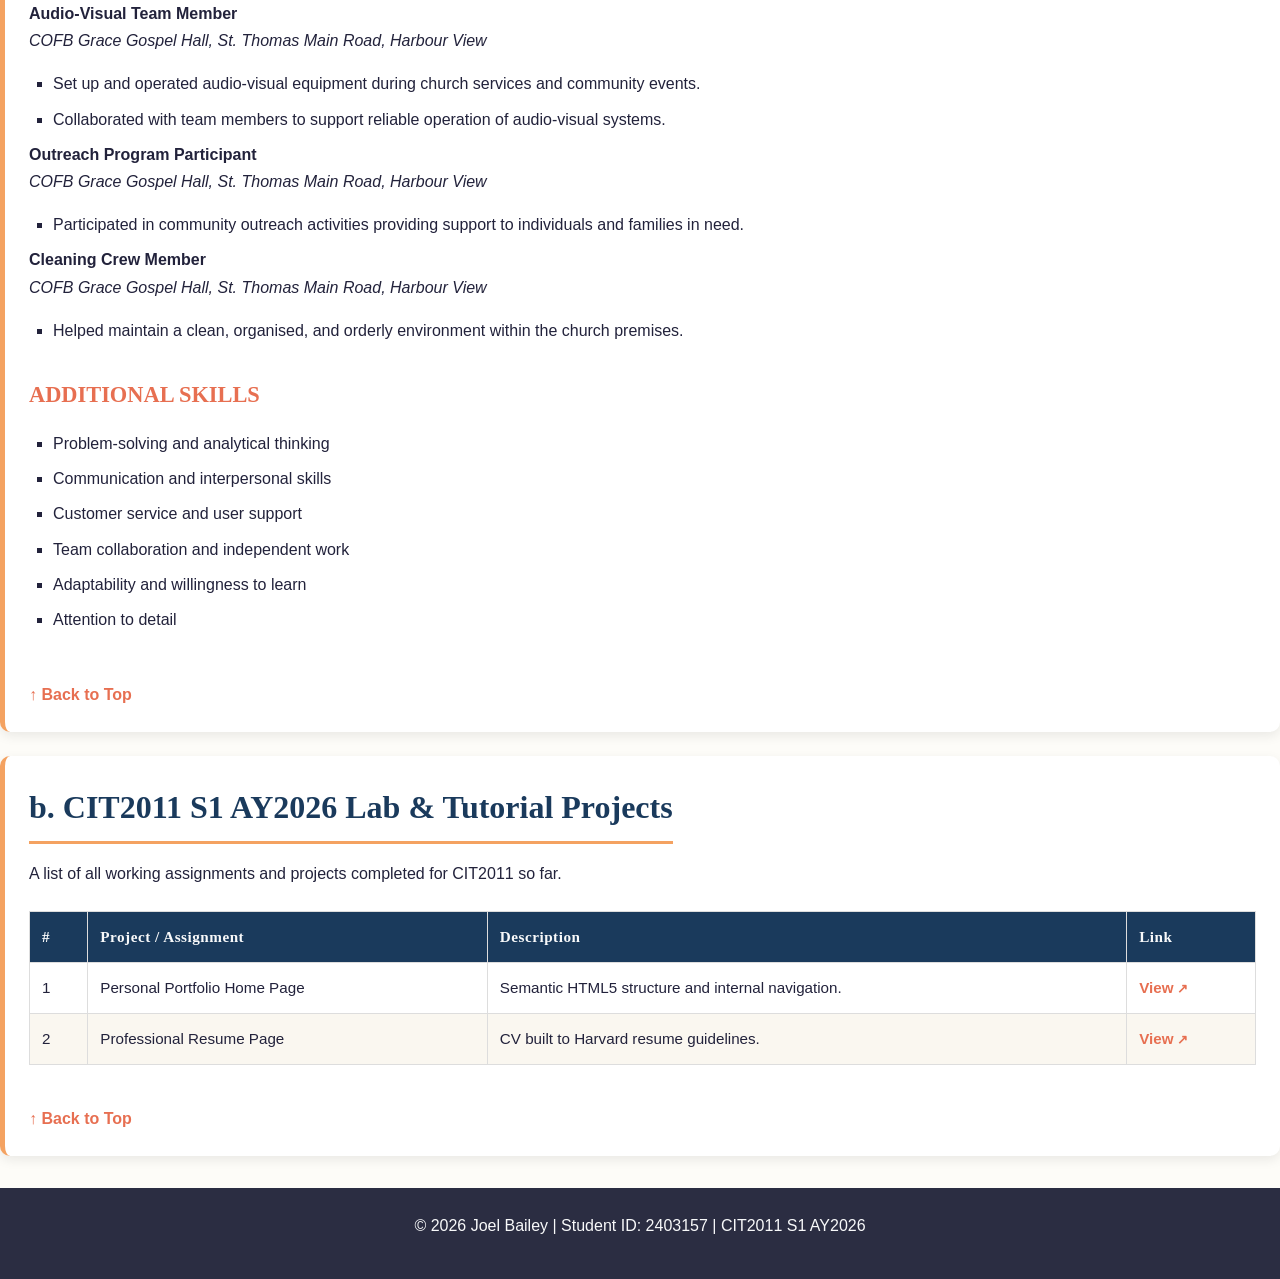
==== commit 3d36dd54: "Update index.html" ====
--- a/code/index.html
+++ b/code/index.html
@@ -63,7 +63,7 @@
 
         <a href="mailto:joelbailey504@gmail.com">
             <img
-                src="../assets/scan.jpg"
+                src="assets/scan.jpg"
                 alt="Joel Bailey's Student ID"
             >
         </a>
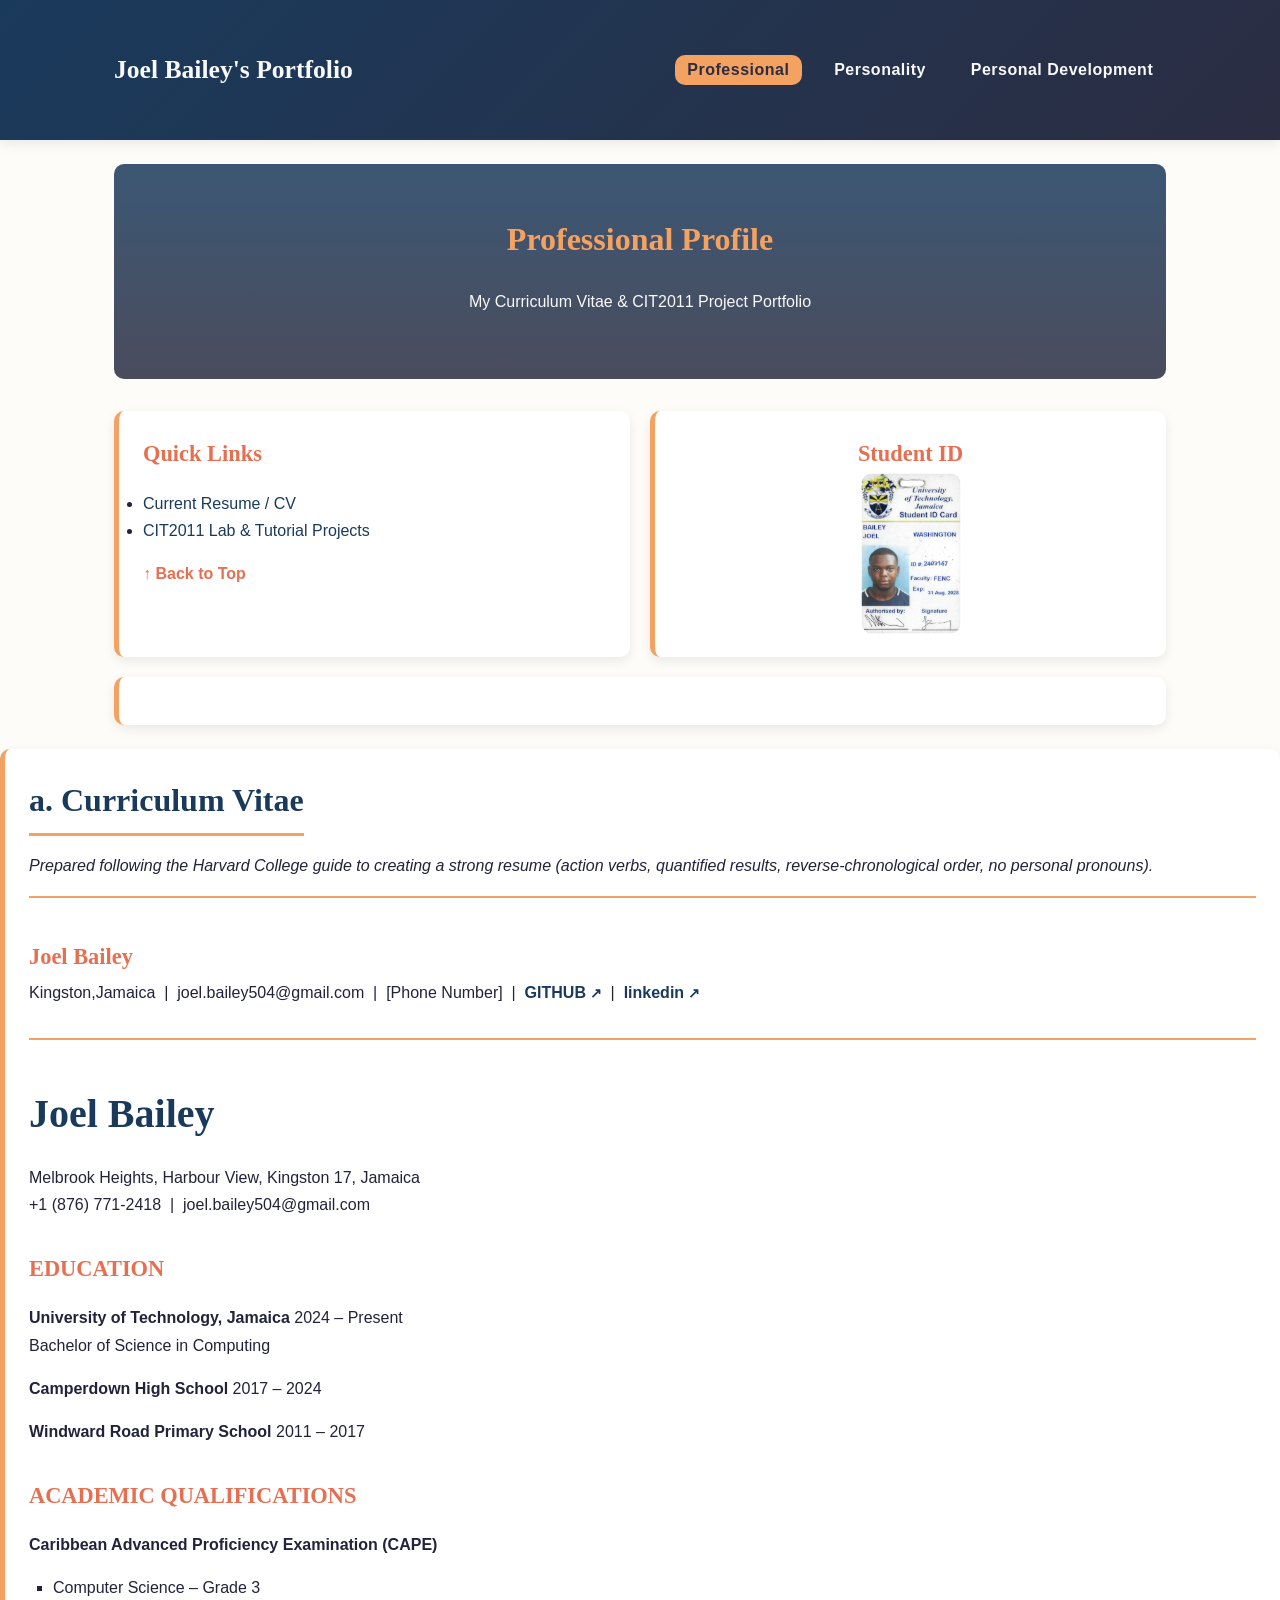
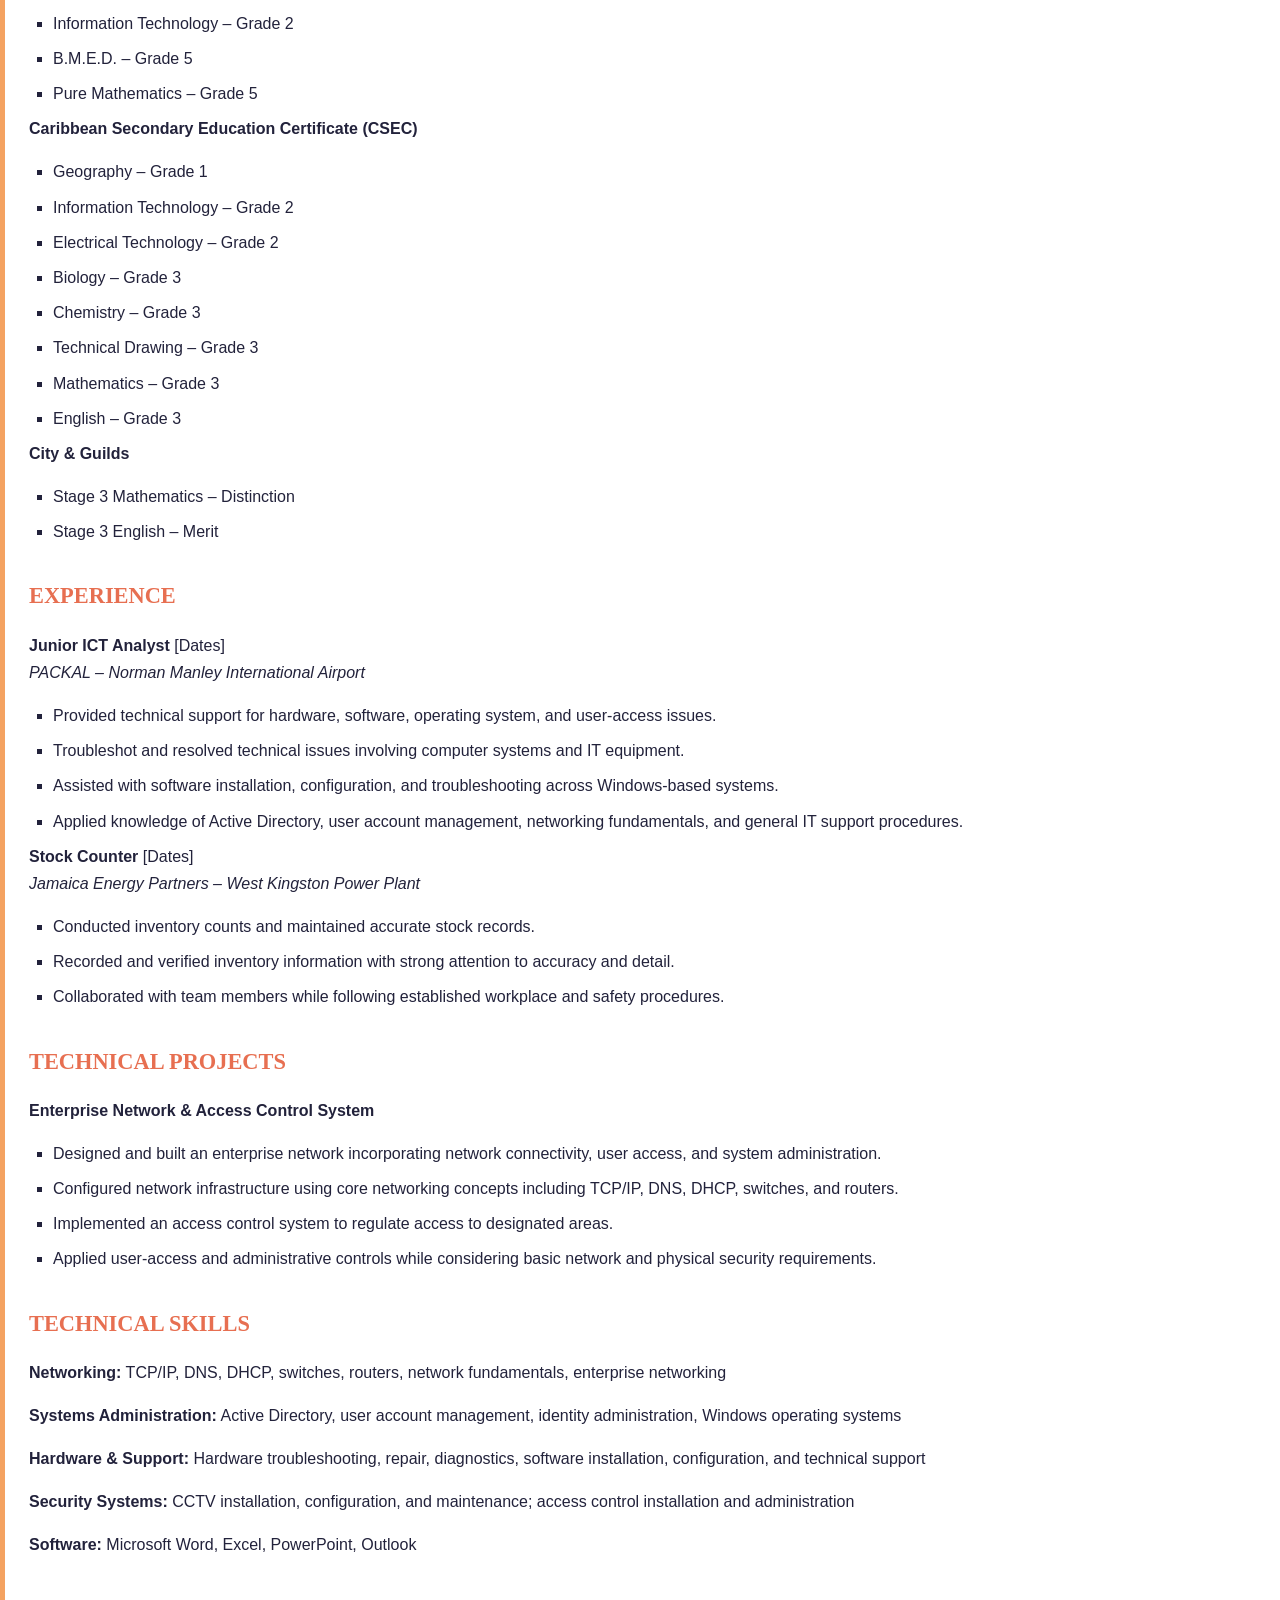
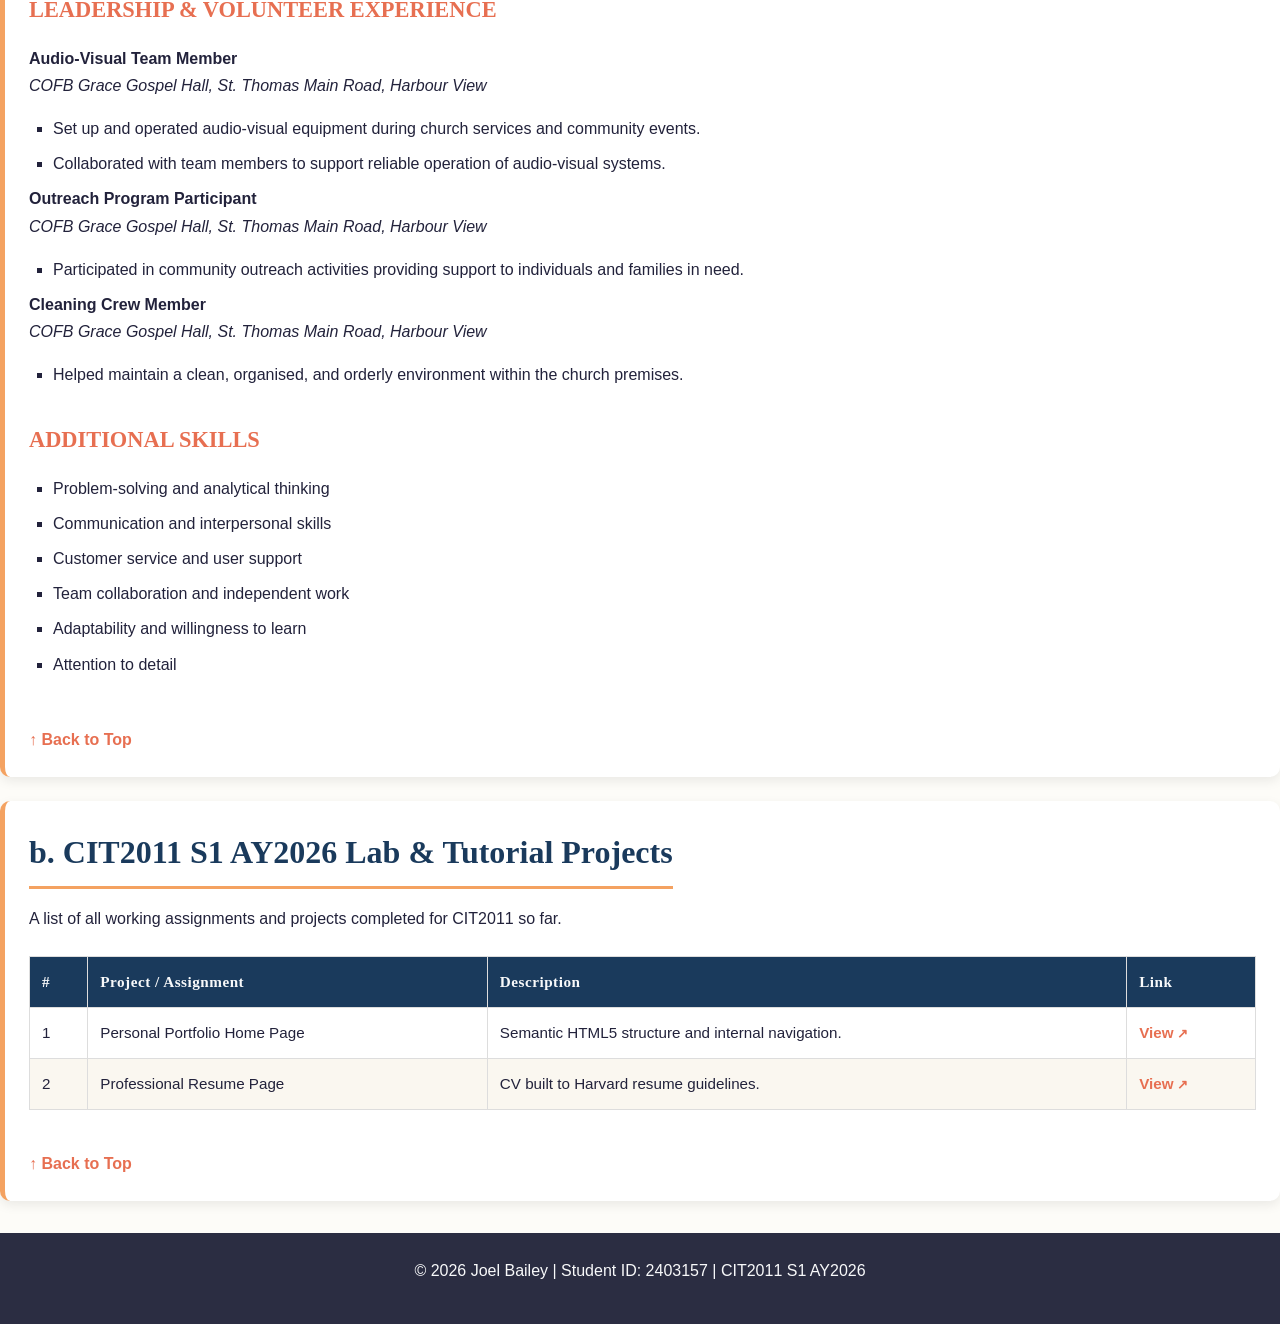
==== commit 4e90d54b: "Update index.html" ====
--- a/code/index.html
+++ b/code/index.html
@@ -63,7 +63,7 @@
 
         <a href="mailto:joelbailey504@gmail.com">
             <img
-                src="assets/scan.jpg"
+                src="/assets/scan.jpg"
                 alt="Joel Bailey's Student ID"
             >
         </a>
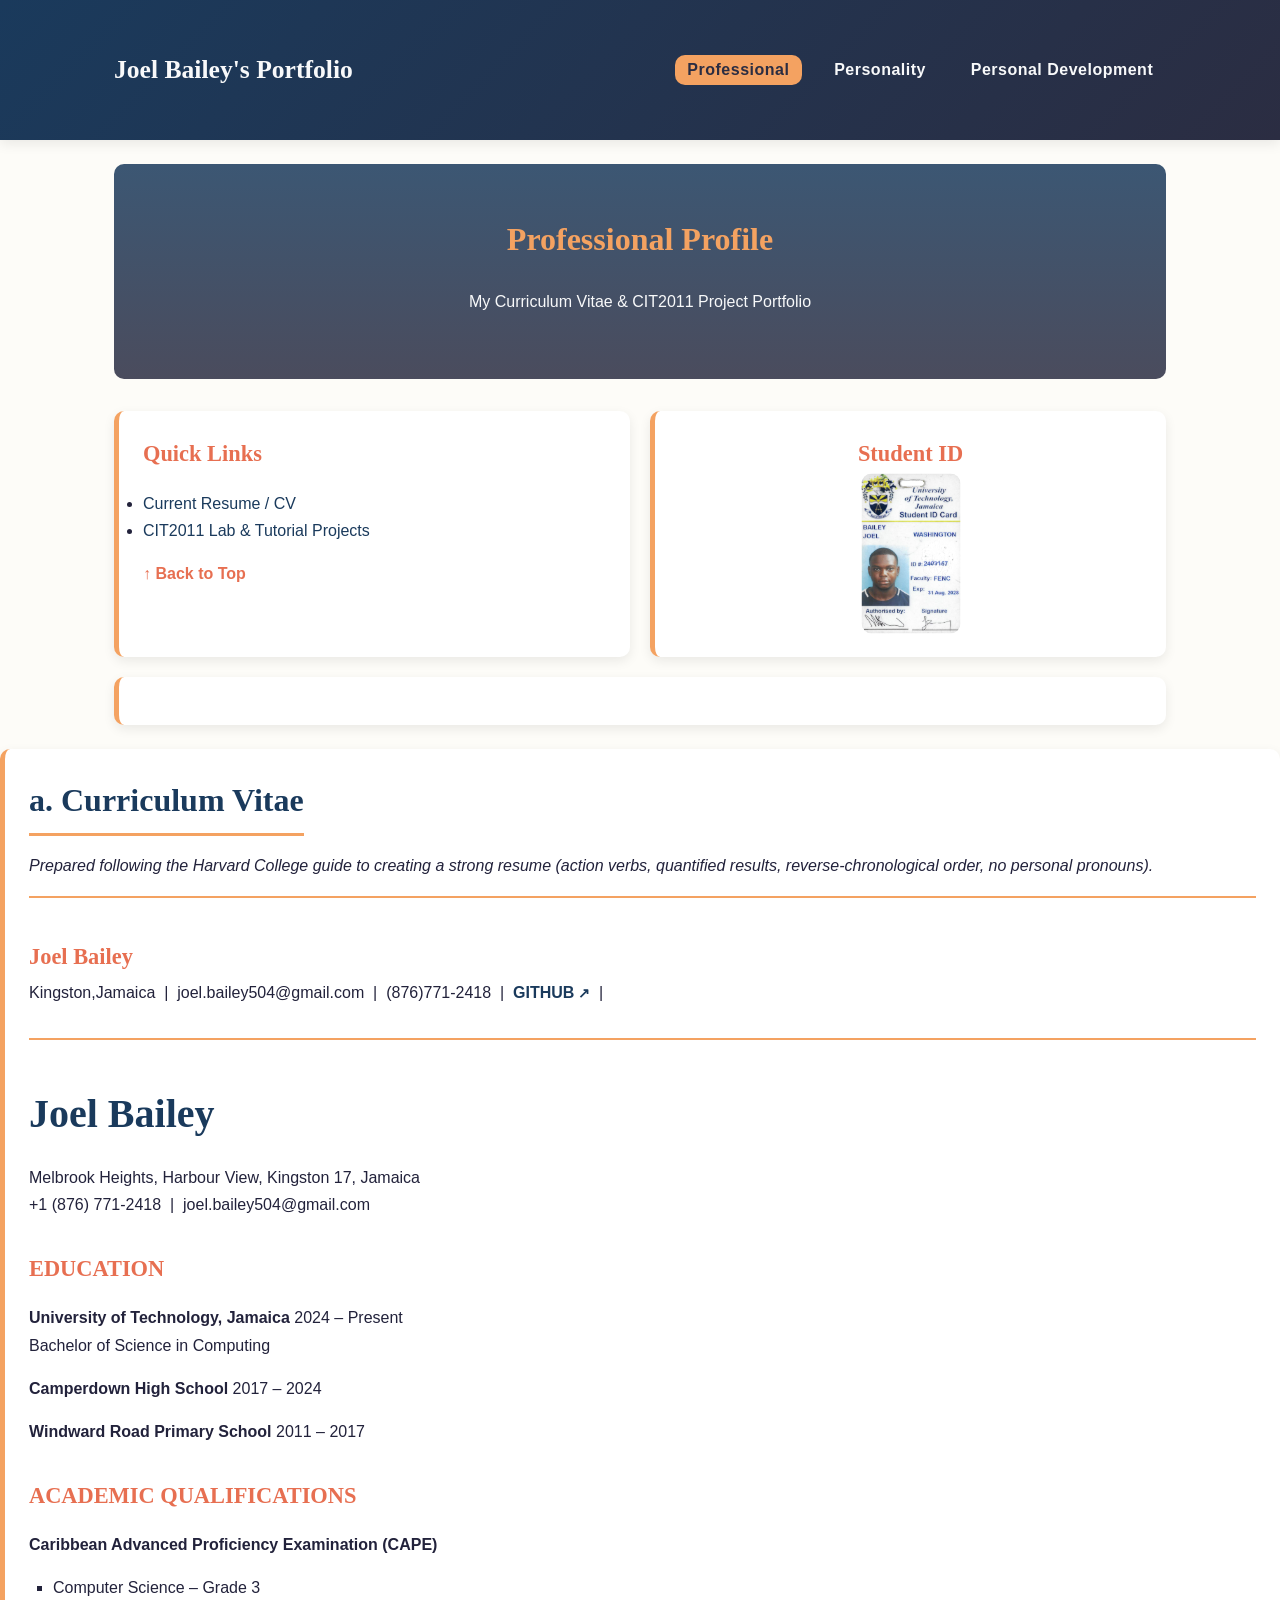
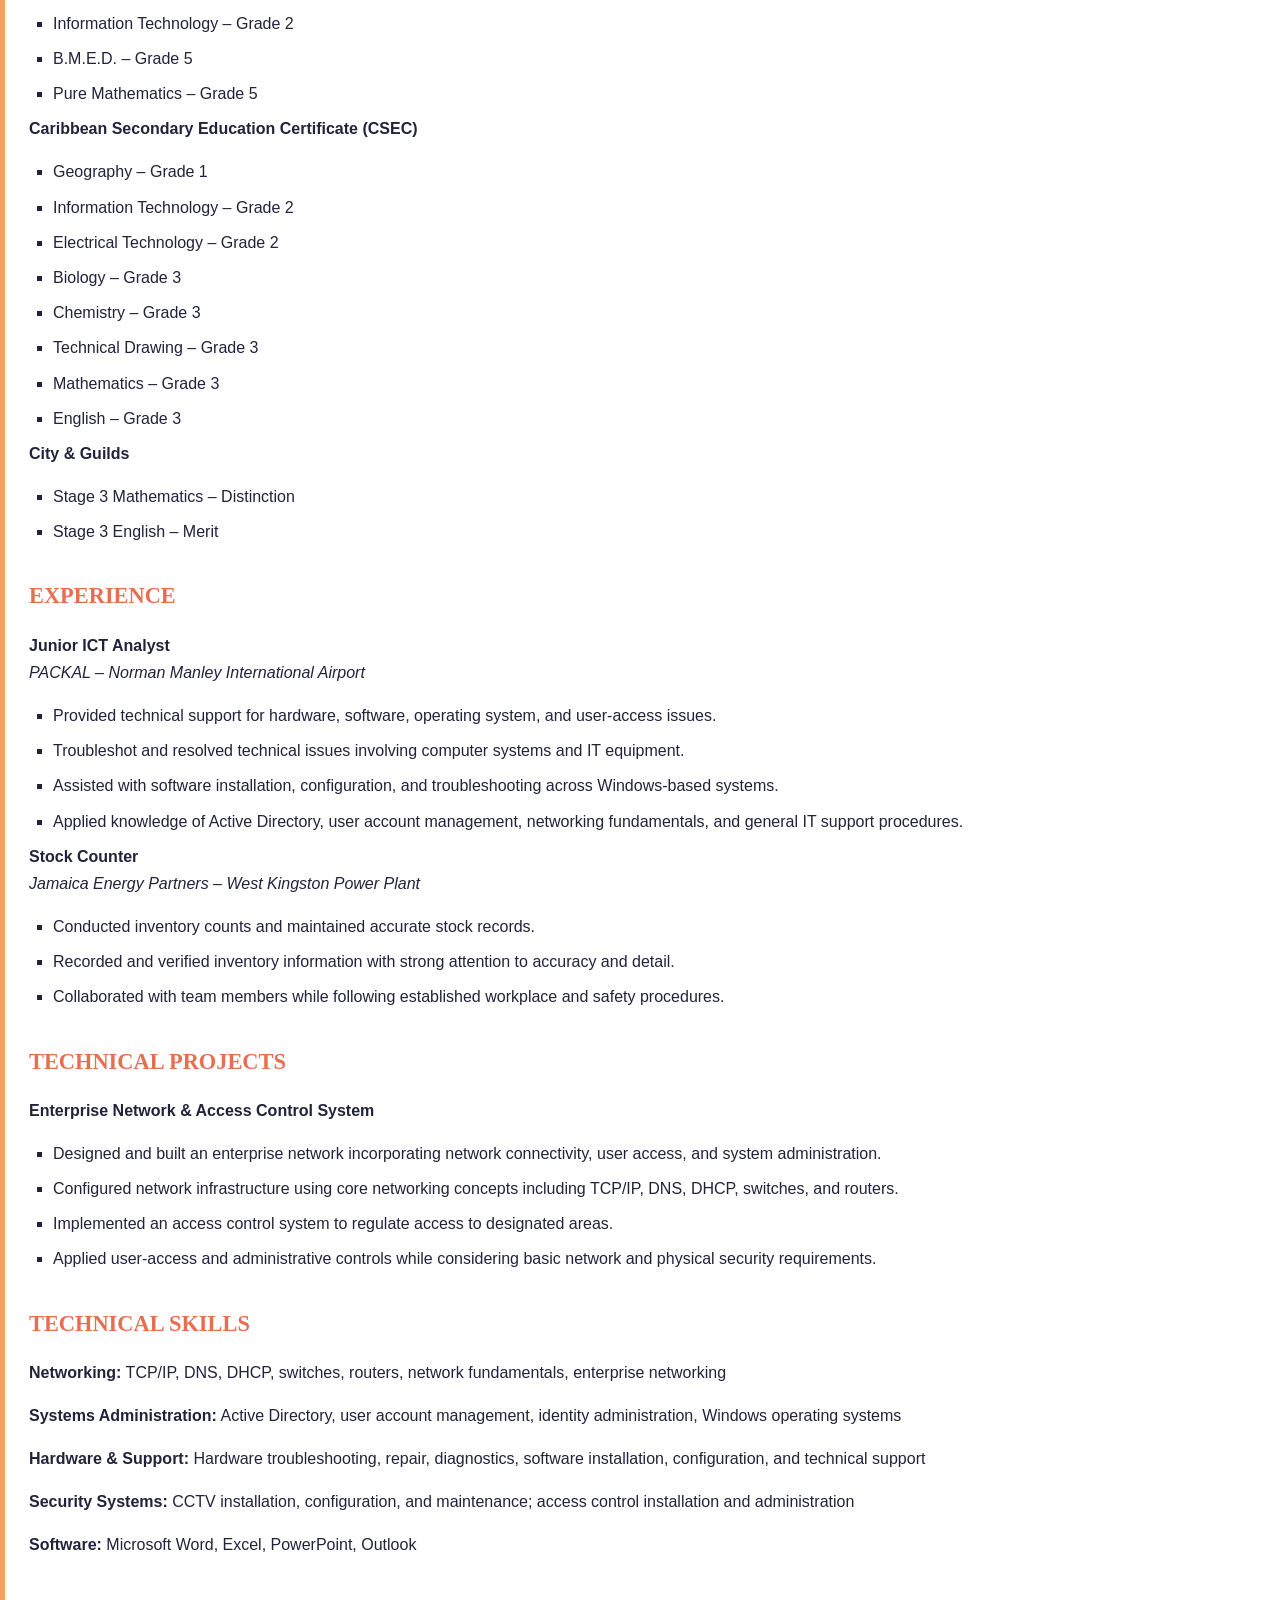
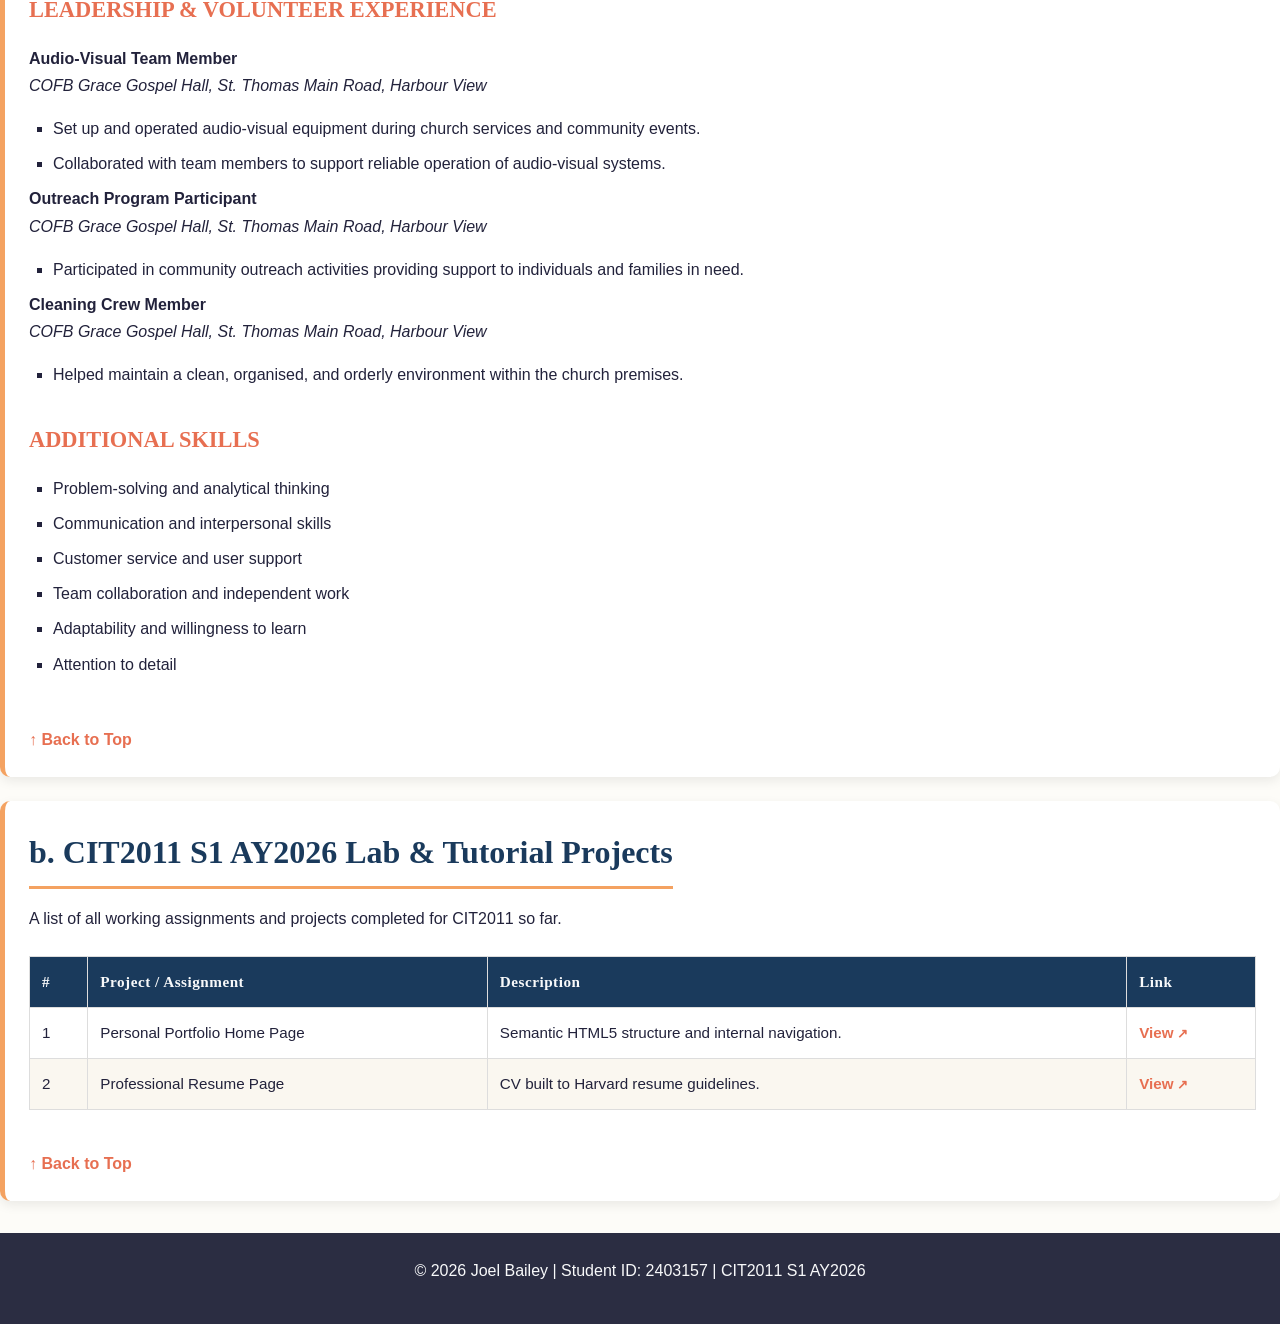
==== commit 95739aec: "Update index.html" ====
--- a/code/index.html
+++ b/code/index.html
@@ -63,8 +63,7 @@
 
         <a href="mailto:joelbailey504@gmail.com">
             <img
-                src="/assets/scan.jpg"
-                alt="Joel Bailey's Student ID"
+                src="../assets/scan.jpg"alt="Joel Bailey's Student ID"
             >
         </a>
     
@@ -98,9 +97,9 @@
                 <h3 style="margin-bottom: 0.2rem;">Joel Bailey</h3>
                 <p style="margin: 0;">
                    Kingston,Jamaica &nbsp;|&nbsp; joel.bailey504@gmail.com &nbsp;|&nbsp; 
-                    [Phone Number] &nbsp;|&nbsp; 
+                    (876)771-2418 &nbsp;|&nbsp; 
                     <a href="https://github.com/joelBailey-utech/" target="_blank">GITHUB</a> &nbsp;|&nbsp; 
-                    <a href="https://linkedin.com/in/yourusername" target="_blank">linkedin</a>
+                
                 </p>
             </div>
 
@@ -180,7 +179,7 @@
 
     <p>
         <strong>Junior ICT Analyst</strong>
-        <span class="resume-date">[Dates]</span><br>
+        <span class="resume-date"></span><br>
         <em>PACKAL – Norman Manley International Airport</em>
     </p>
     <ul>
@@ -196,7 +195,7 @@
 
     <p>
         <strong>Stock Counter</strong>
-        <span class="resume-date">[Dates]</span><br>
+        <span class="resume-date"></span><br>
         <em>Jamaica Energy Partners – West Kingston Power Plant</em>
     </p>
     <ul>
